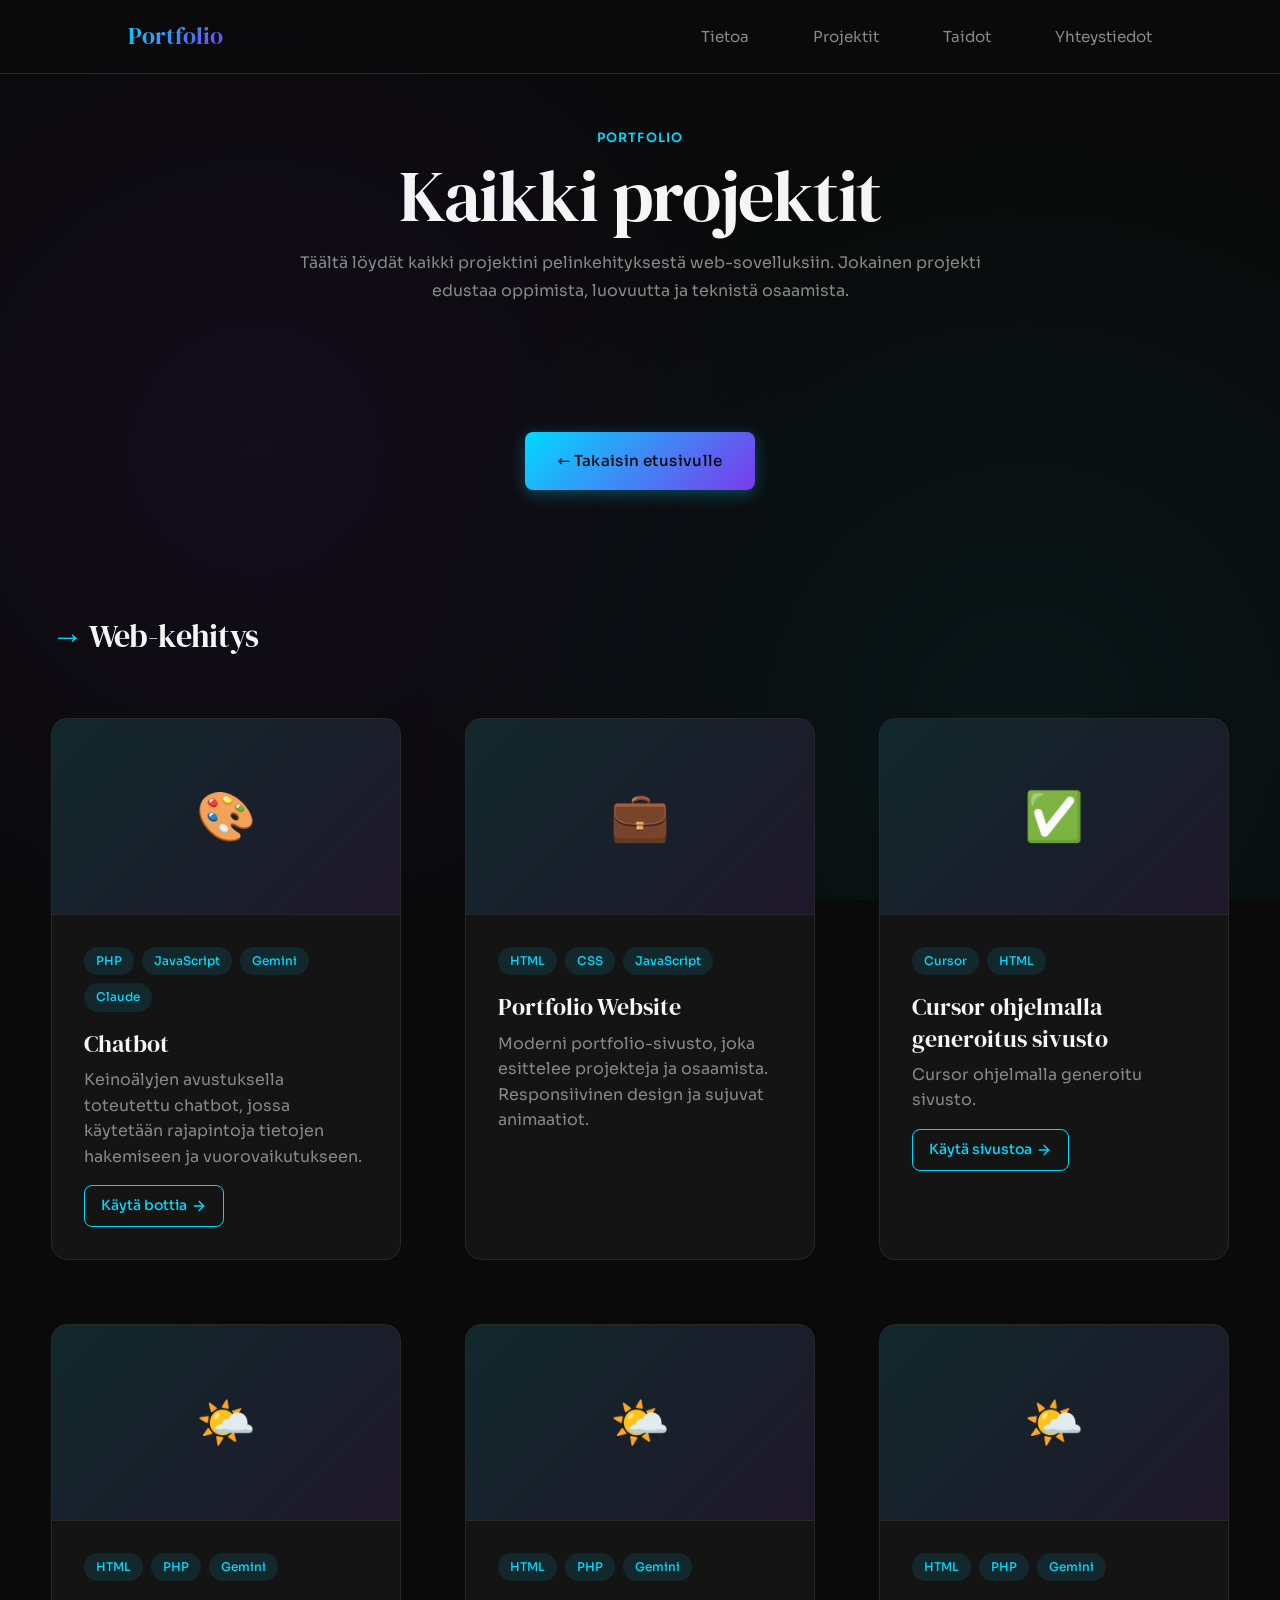
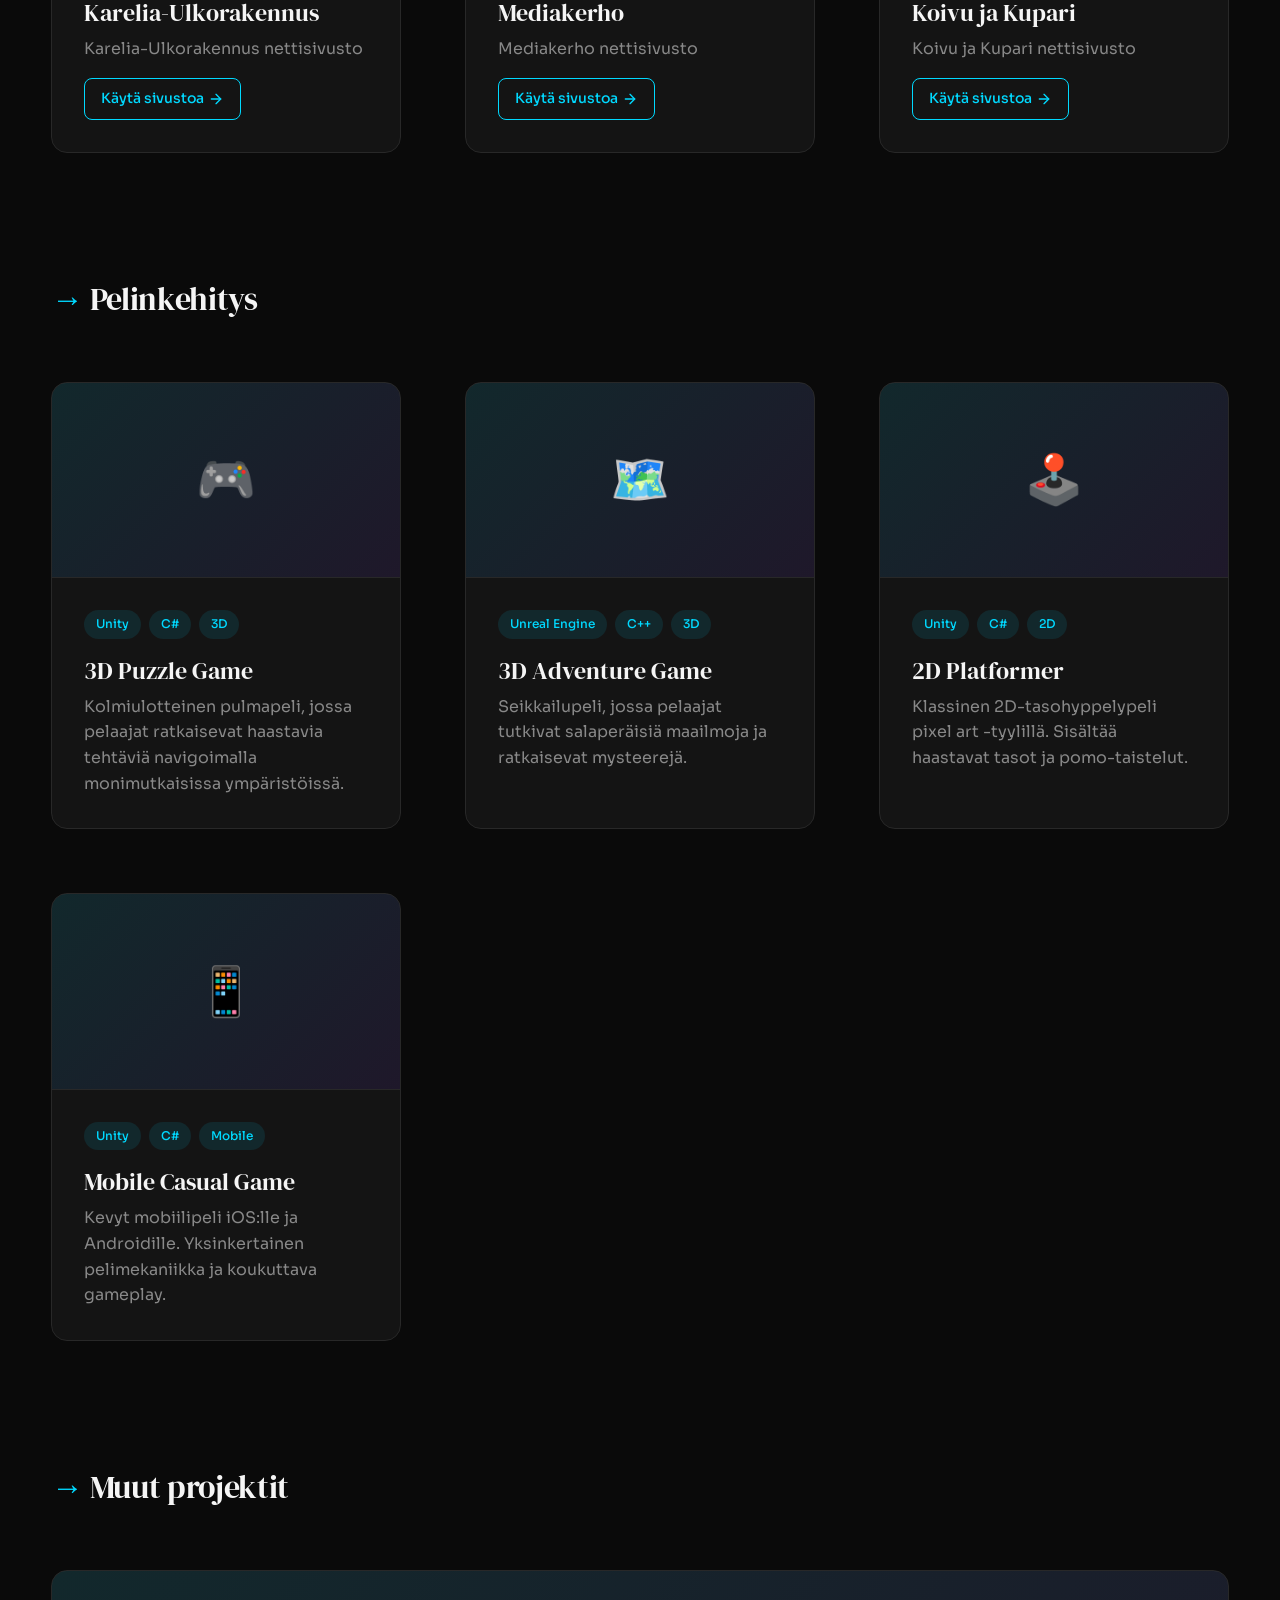
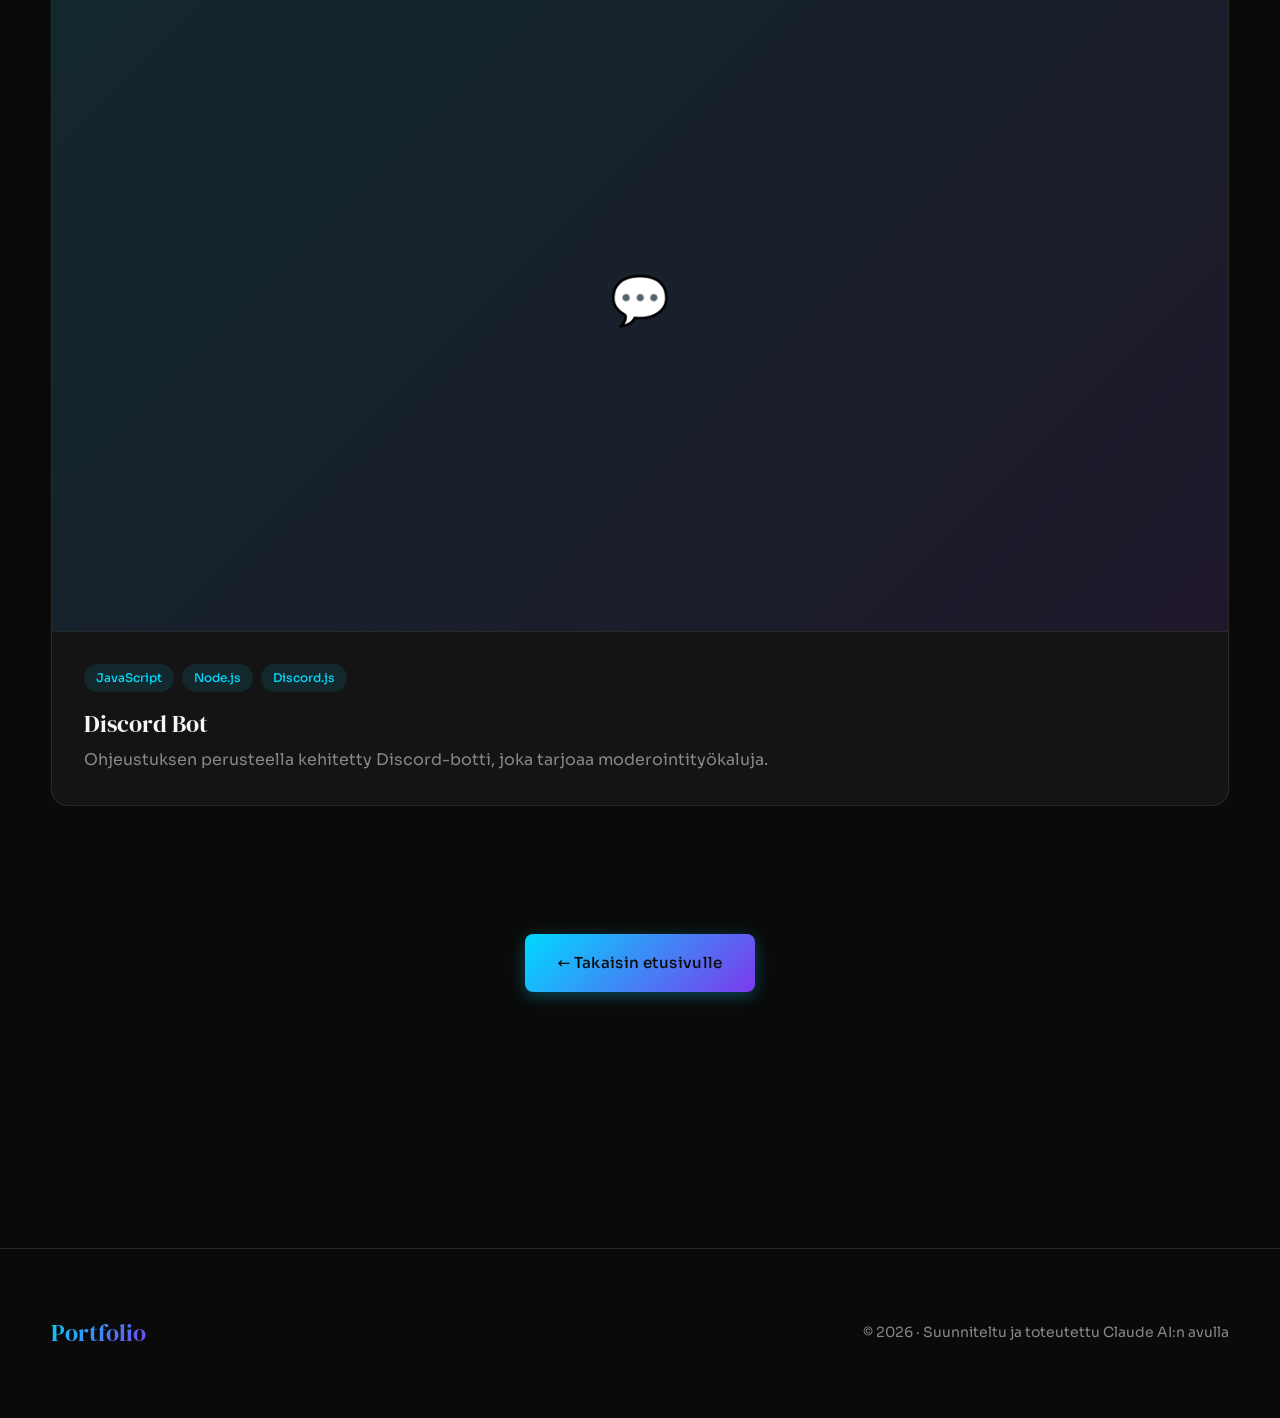
==== projects.html @ 95a04e5b "Add files via upload" ====
<!DOCTYPE html>
<html lang="fi">
<head>
  <meta charset="UTF-8" />
  <meta name="viewport" content="width=device-width, initial-scale=1.0" />
  <meta name="description" content="Kaikki projektit - Tuomo Nuutinen Portfolio" />
  <title>Projektit | Tuomo Nuutinen</title>

  <!-- Fonts -->
  <link rel="preconnect" href="https://fonts.googleapis.com" />
  <link rel="preconnect" href="https://fonts.gstatic.com" crossorigin />
  <link href="https://fonts.googleapis.com/css2?family=Sora:wght@300;400;500;600;700&family=DM+Serif+Display:ital@0;1&display=swap" rel="stylesheet" />

  <!-- Styles -->
  <link rel="stylesheet" href="styles.css" />
</head>
<body>

  <!-- ── Navigation ── -->
  <header>
    <div class="container">
      <nav class="nav" id="nav">
        <a href="index.html" class="nav__logo">Portfolio</a>
        <ul class="nav__links">
          <li><a href="index.html#about" class="nav-link">Tietoa</a></li>
          <li><a href="index.html#projects" class="nav-link">Projektit</a></li>
          <li><a href="index.html#skills" class="nav-link">Taidot</a></li>
          <li><a href="index.html#contact" class="nav-link">Yhteystiedot</a></li>
        </ul>
      </nav>
    </div>
  </header>

  <!-- ── Main ── -->
  <main>

    <!-- Page Header -->
    <section class="section" style="padding-top: 8rem;">
      <div class="container">
        <div class="section-header">
          <div class="section-header__label">Portfolio</div>
          <h1 class="section-header__title" style="font-size: clamp(2.5rem, 6vw, 4.5rem);">
            Kaikki projektit
          </h1>
          <p class="text-muted">
            Täältä löydät kaikki projektini pelinkehityksestä web-sovelluksiin. 
            Jokainen projekti edustaa oppimista, luovuutta ja teknistä osaamista.
          </p>
        </div>
        <!-- Back to Home -->
        <div style="text-align: center; margin-top: var(--space-2xl);">
          <a href="index.html" class="btn btn--primary">← Takaisin etusivulle</a>
        </div>
      </div>
    </section>

    <!-- All Projects -->
    <section class="section" style="padding-top: 0;">
      <div class="container">
        
        <!-- Web Development Projects -->
        <div style="margin-bottom: var(--space-2xl);">
          <h2 style="margin-bottom: var(--space-xl); font-size: 2rem;">
            <span style="color: var(--color-accent);">→</span> Web-kehitys
          </h2>
          <div class="grid grid-auto gap-xl">
            
            <!-- Chatbot -->
            <div class="project-card">
              <div class="project-card__image">
                🎨
              </div>
              <div class="project-card__content">
                <div class="project-card__tags">
                  <span class="project-card__tag">PHP</span>
                  <span class="project-card__tag">JavaScript</span>
                  <span class="project-card__tag">Gemini</span>
                  <span class="project-card__tag">Claude</span>
                </div>
                <a href="https://github.com/Tunem/chatbot" target="_blank" class="project-card__link">
                  <h3 class="project-card__title">
                    Chatbot
                    <svg class="project-card__link-icon" width="18" height="18" viewBox="0 0 24 24" fill="none" stroke="currentColor" stroke-width="2" stroke-linecap="round" stroke-linejoin="round"><path d="M18 13v6a2 2 0 0 1-2 2H5a2 2 0 0 1-2-2V8a2 2 0 0 1 2-2h6"></path><polyline points="15 3 21 3 21 9"></polyline><line x1="10" y1="14" x2="21" y2="3"></line></svg>
                  </h3>
                </a>
                <p class="project-card__description">
                  Keinoälyjen avustuksella toteutettu chatbot, jossa käytetään rajapintoja tietojen hakemiseen ja vuorovaikutukseen.
                </p>
                <a href="https://tuomo-nuutinen.infinityfreeapp.com" target="_blank" class="project-card__demo-link">
                  Käytä bottia
                  <svg width="16" height="16" viewBox="0 0 24 24" fill="none" stroke="currentColor" stroke-width="2" stroke-linecap="round" stroke-linejoin="round">
                    <path d="M5 12h14"></path>
                    <path d="m12 5 7 7-7 7"></path>
                  </svg>
                </a>
              </div>
            </div>

            <!-- Portfolio Website -->
            <div class="project-card">
              <div class="project-card__image">
                💼
              </div>
              <div class="project-card__content">
                <div class="project-card__tags">
                  <span class="project-card__tag">HTML</span>
                  <span class="project-card__tag">CSS</span>
                  <span class="project-card__tag">JavaScript</span>
                </div>
                <h3 class="project-card__title">
                  Portfolio Website
                  <svg class="project-card__link-icon" width="18" height="18" viewBox="0 0 24 24" fill="none" stroke="currentColor" stroke-width="2" stroke-linecap="round" stroke-linejoin="round"><path d="M18 13v6a2 2 0 0 1-2 2H5a2 2 0 0 1-2-2V8a2 2 0 0 1 2-2h6"></path><polyline points="15 3 21 3 21 9"></polyline><line x1="10" y1="14" x2="21" y2="3"></line></svg>
                </h3>
                <p class="project-card__description">
                  Moderni portfolio-sivusto, joka esittelee projekteja ja osaamista. Responsiivinen design ja sujuvat animaatiot.
                </p>
              </div>
            </div>

            <!-- Cursor ohjelmalla generoitus sivusto -->
            <div class="project-card">
              <div class="project-card__image">
                ✅
              </div>
              <div class="project-card__content">
                <div class="project-card__tags">
                  <span class="project-card__tag">Cursor</span>
                  <span class="project-card__tag">HTML</span>
                </div>
                <a href="https://github.com/Tunem/cursor-kevat" target="_blank" class="project-card__link">
                  <h3 class="project-card__title">
                    Cursor ohjelmalla generoitus sivusto
                    <svg class="project-card__link-icon" width="18" height="18" viewBox="0 0 24 24" fill="none" stroke="currentColor" stroke-width="2" stroke-linecap="round" stroke-linejoin="round"><path d="M18 13v6a2 2 0 0 1-2 2H5a2 2 0 0 1-2-2V8a2 2 0 0 1 2-2h6"></path><polyline points="15 3 21 3 21 9"></polyline><line x1="10" y1="14" x2="21" y2="3"></line></svg>
                  </h3>
                </a>
                <p class="project-card__description">
                  Cursor ohjelmalla generoitu sivusto.
                </p>
                <a href="https://tunem.github.io/cursor-kevat/" target="_blank" class="project-card__demo-link">
                  Käytä sivustoa
                  <svg width="16" height="16" viewBox="0 0 24 24" fill="none" stroke="currentColor" stroke-width="2" stroke-linecap="round" stroke-linejoin="round">
                    <path d="M5 12h14"></path>
                    <path d="m12 5 7 7-7 7"></path>
                  </svg>
                </a>
              </div>
            </div>

            <!-- Karelia-Ulkorakennus -->
            <div class="project-card">
              <div class="project-card__image">
                🌤️
              </div>
              <div class="project-card__content">
                <div class="project-card__tags">
                  <span class="project-card__tag">HTML</span>
                  <span class="project-card__tag">PHP</span>
                  <span class="project-card__tag">Gemini</span>
                </div>
                <a href="https://github.com/Tunem/karelia-ulkorakennus" target="_blank" class="project-card__link">
                  <h3 class="project-card__title">
                    Karelia-Ulkorakennus
                    <svg class="project-card__link-icon" width="18" height="18" viewBox="0 0 24 24" fill="none" stroke="currentColor" stroke-width="2" stroke-linecap="round" stroke-linejoin="round"><path d="M18 13v6a2 2 0 0 1-2 2H5a2 2 0 0 1-2-2V8a2 2 0 0 1 2-2h6"></path><polyline points="15 3 21 3 21 9"></polyline><line x1="10" y1="14" x2="21" y2="3"></line></svg>
                  </h3>
                </a>
                <p class="project-card__description">
                  Karelia-Ulkorakennus nettisivusto
                </p>
                <a href="https://tunem.github.io/karelia-ulkorakennus/" target="_blank" class="project-card__demo-link">
                  Käytä sivustoa
                  <svg width="16" height="16" viewBox="0 0 24 24" fill="none" stroke="currentColor" stroke-width="2" stroke-linecap="round" stroke-linejoin="round">
                    <path d="M5 12h14"></path>
                    <path d="m12 5 7 7-7 7"></path>
                  </svg>
                </a>
              </div>
            </div>

            <!-- Mediakerho -->
            <div class="project-card">
              <div class="project-card__image">
                🌤️
              </div>
              <div class="project-card__content">
                <div class="project-card__tags">
                  <span class="project-card__tag">HTML</span>
                  <span class="project-card__tag">PHP</span>
                  <span class="project-card__tag">Gemini</span>
                </div>
                <a href="https://github.com/Tunem/mediakerho" target="_blank" class="project-card__link">
                  <h3 class="project-card__title">
                    Mediakerho
                    <svg class="project-card__link-icon" width="18" height="18" viewBox="0 0 24 24" fill="none" stroke="currentColor" stroke-width="2" stroke-linecap="round" stroke-linejoin="round"><path d="M18 13v6a2 2 0 0 1-2 2H5a2 2 0 0 1-2-2V8a2 2 0 0 1 2-2h6"></path><polyline points="15 3 21 3 21 9"></polyline><line x1="10" y1="14" x2="21" y2="3"></line></svg>
                  </h3>
                </a>
                <p class="project-card__description">
                  Mediakerho nettisivusto
                </p>
                <a href="https://tunem.github.io/mediakerho/" target="_blank" class="project-card__demo-link">
                  Käytä sivustoa
                  <svg width="16" height="16" viewBox="0 0 24 24" fill="none" stroke="currentColor" stroke-width="2" stroke-linecap="round" stroke-linejoin="round">
                    <path d="M5 12h14"></path>
                    <path d="m12 5 7 7-7 7"></path>
                  </svg>
                </a>
              </div>
            </div>

            <!-- Koivu ja Kupari -->
            <div class="project-card">
              <div class="project-card__image">
                🌤️
              </div>
              <div class="project-card__content">
                <div class="project-card__tags">
                  <span class="project-card__tag">HTML</span>
                  <span class="project-card__tag">PHP</span>
                  <span class="project-card__tag">Gemini</span>
                </div>
                <a href="https://github.com/Tunem/koivu-ja-kupari" target="_blank" class="project-card__link">
                  <h3 class="project-card__title">
                    Koivu ja Kupari
                    <svg class="project-card__link-icon" width="18" height="18" viewBox="0 0 24 24" fill="none" stroke="currentColor" stroke-width="2" stroke-linecap="round" stroke-linejoin="round"><path d="M18 13v6a2 2 0 0 1-2 2H5a2 2 0 0 1-2-2V8a2 2 0 0 1 2-2h6"></path><polyline points="15 3 21 3 21 9"></polyline><line x1="10" y1="14" x2="21" y2="3"></line></svg>
                  </h3>
                </a>
                <p class="project-card__description">
                  Koivu ja Kupari nettisivusto
                </p>
                <a href="https://tunem.github.io/koivu-ja-kupari/" target="_blank" class="project-card__demo-link">
                  Käytä sivustoa
                  <svg width="16" height="16" viewBox="0 0 24 24" fill="none" stroke="currentColor" stroke-width="2" stroke-linecap="round" stroke-linejoin="round">
                    <path d="M5 12h14"></path>
                    <path d="m12 5 7 7-7 7"></path>
                  </svg>
                </a>
              </div>
            </div>

          </div>
        </div>

        <!-- Game Development Projects -->
        <div style="margin-bottom: var(--space-2xl);">
          <h2 style="margin-bottom: var(--space-xl); font-size: 2rem;">
            <span style="color: var(--color-accent);">→</span> Pelinkehitys
          </h2>
          <div class="grid grid-auto gap-xl">
            
            <!-- 3D Puzzle Game -->
            <a href="#" target="_blank" class="project-card">
              <div class="project-card__image">
                🎮
              </div>
              <div class="project-card__content">
                <div class="project-card__tags">
                  <span class="project-card__tag">Unity</span>
                  <span class="project-card__tag">C#</span>
                  <span class="project-card__tag">3D</span>
                </div>
                <h3 class="project-card__title">
                  3D Puzzle Game
                  <svg class="project-card__link-icon" width="18" height="18" viewBox="0 0 24 24" fill="none" stroke="currentColor" stroke-width="2" stroke-linecap="round" stroke-linejoin="round"><path d="M18 13v6a2 2 0 0 1-2 2H5a2 2 0 0 1-2-2V8a2 2 0 0 1 2-2h6"></path><polyline points="15 3 21 3 21 9"></polyline><line x1="10" y1="14" x2="21" y2="3"></line></svg>
                </h3>
                <p class="project-card__description">
                  Kolmiulotteinen pulmapeli, jossa pelaajat ratkaisevat haastavia tehtäviä navigoimalla monimutkaisissa ympäristöissä.
                </p>
              </div>
            </a>

            <!-- 3D Adventure Game -->
            <a href="#" target="_blank" class="project-card">
              <div class="project-card__image">
                🗺️
              </div>
              <div class="project-card__content">
                <div class="project-card__tags">
                  <span class="project-card__tag">Unreal Engine</span>
                  <span class="project-card__tag">C++</span>
                  <span class="project-card__tag">3D</span>
                </div>
                <h3 class="project-card__title">
                  3D Adventure Game
                  <svg class="project-card__link-icon" width="18" height="18" viewBox="0 0 24 24" fill="none" stroke="currentColor" stroke-width="2" stroke-linecap="round" stroke-linejoin="round"><path d="M18 13v6a2 2 0 0 1-2 2H5a2 2 0 0 1-2-2V8a2 2 0 0 1 2-2h6"></path><polyline points="15 3 21 3 21 9"></polyline><line x1="10" y1="14" x2="21" y2="3"></line></svg>
                </h3>
                <p class="project-card__description">
                  Seikkailupeli, jossa pelaajat tutkivat salaperäisiä maailmoja ja ratkaisevat mysteerejä.
                </p>
              </div>
            </a>

            <!-- 2D Platformer -->
            <a href="#" target="_blank" class="project-card">
              <div class="project-card__image">
                🕹️
              </div>
              <div class="project-card__content">
                <div class="project-card__tags">
                  <span class="project-card__tag">Unity</span>
                  <span class="project-card__tag">C#</span>
                  <span class="project-card__tag">2D</span>
                </div>
                <h3 class="project-card__title">
                  2D Platformer
                  <svg class="project-card__link-icon" width="18" height="18" viewBox="0 0 24 24" fill="none" stroke="currentColor" stroke-width="2" stroke-linecap="round" stroke-linejoin="round"><path d="M18 13v6a2 2 0 0 1-2 2H5a2 2 0 0 1-2-2V8a2 2 0 0 1 2-2h6"></path><polyline points="15 3 21 3 21 9"></polyline><line x1="10" y1="14" x2="21" y2="3"></line></svg>
                </h3>
                <p class="project-card__description">
                  Klassinen 2D-tasohyppelypeli pixel art -tyylillä. Sisältää haastavat tasot ja pomo-taistelut.
                </p>
              </div>
            </a>

            <!-- Mobile Game -->
            <a href="#" target="_blank" class="project-card">
              <div class="project-card__image">
                📱
              </div>
              <div class="project-card__content">
                <div class="project-card__tags">
                  <span class="project-card__tag">Unity</span>
                  <span class="project-card__tag">C#</span>
                  <span class="project-card__tag">Mobile</span>
                </div>
                <h3 class="project-card__title">
                  Mobile Casual Game
                  <svg class="project-card__link-icon" width="18" height="18" viewBox="0 0 24 24" fill="none" stroke="currentColor" stroke-width="2" stroke-linecap="round" stroke-linejoin="round"><path d="M18 13v6a2 2 0 0 1-2 2H5a2 2 0 0 1-2-2V8a2 2 0 0 1 2-2h6"></path><polyline points="15 3 21 3 21 9"></polyline><line x1="10" y1="14" x2="21" y2="3"></line></svg>
                </h3>
                <p class="project-card__description">
                  Kevyt mobiilipeli iOS:lle ja Androidille. Yksinkertainen pelimekaniikka ja koukuttava gameplay.
                </p>
              </div>
            </a>

          </div>
        </div>

        <!-- Other Projects -->
        <div>
          <h2 style="margin-bottom: var(--space-xl); font-size: 2rem;">
            <span style="color: var(--color-accent);">→</span> Muut projektit
          </h2>
          <div class="grid grid-auto gap-xl">

            <!-- Discord Bot -->
            <a href="https://github.com/Tunem/maid-bot" target="_blank" class="project-card">
              <div class="project-card__image">
                💬
              </div>
              <div class="project-card__content">
                <div class="project-card__tags">
                  <span class="project-card__tag">JavaScript</span>
                  <span class="project-card__tag">Node.js</span>
                  <span class="project-card__tag">Discord.js</span>
                </div>
                <h3 class="project-card__title">
                  Discord Bot
                  <svg class="project-card__link-icon" width="18" height="18" viewBox="0 0 24 24" fill="none" stroke="currentColor" stroke-width="2" stroke-linecap="round" stroke-linejoin="round"><path d="M18 13v6a2 2 0 0 1-2 2H5a2 2 0 0 1-2-2V8a2 2 0 0 1 2-2h6"></path><polyline points="15 3 21 3 21 9"></polyline><line x1="10" y1="14" x2="21" y2="3"></line></svg>
                </h3>
                <p class="project-card__description">
                  Ohjeustuksen perusteella kehitetty Discord-botti, joka tarjoaa moderointityökaluja.
                </p>
              </div>
            </a>

          </div>
        </div>

        <!-- Back to Home -->
        <div style="text-align: center; margin-top: var(--space-2xl);">
          <a href="index.html" class="btn btn--primary">← Takaisin etusivulle</a>
        </div>

      </div>
    </section>

  </main>

  <!-- ── Footer ── -->
  <footer>
    <div class="container">
      <div class="footer-content">
        <span class="nav__logo">Portfolio</span>
        <small>© 2026 · Suunniteltu ja toteutettu Claude AI:n avulla</small>
      </div>
    </div>
  </footer>

  <script>
    // Nav scroll effect
    const nav = document.getElementById('nav');

    window.addEventListener('scroll', () => {
      const currentScroll = window.pageYOffset;
      
      if (currentScroll > 100) {
        nav.classList.add('scrolled');
      } else {
        nav.classList.remove('scrolled');
      }
    });

    // Intersection Observer for animations
    const observer = new IntersectionObserver(
      (entries) => {
        entries.forEach(entry => {
          if (entry.isIntersecting) {
            entry.target.style.animationPlayState = 'running';
            observer.unobserve(entry.target);
          }
        });
      },
      { threshold: 0.1 }
    );

    // Observe cards for staggered animation
    document.querySelectorAll('.project-card').forEach((el, index) => {
      el.classList.add('animate-fade-up');
      el.style.animationDelay = `${index * 0.1}s`;
      el.style.animationPlayState = 'paused';
      observer.observe(el);
    });

    // Estä sisäisten linkkien klikkauksen leviäminen korttiin
    document.querySelectorAll('.project-card__demo-link').forEach(link => {
      link.addEventListener('click', (e) => {
        e.stopPropagation(); // Estää klikkauksen menemisen korttiin
        e.preventDefault(); // Estää oletustoiminnon
        window.open(link.href, '_blank'); // Avaa linkin uuteen välilehteen
      });
    });
  </script>

</body>
</html>
---- styles.css ----
/* ── Reset ── */
*, *::before, *::after { 
  box-sizing: border-box; 
  margin: 0; 
  padding: 0; 
}

html { 
  scroll-behavior: smooth; 
}

/* ── Design Tokens ── */
:root {
  --color-bg:       #0a0a0a;
  --color-surface:  #141414;
  --color-border:   #282828;
  --color-text:     #f5f5f5;
  --color-muted:    #888888;
  --color-accent:   #00d9ff;
  --color-accent-2: #7c3aed;

  --font-display:   'DM Serif Display', Georgia, serif;
  --font-body:      'Sora', -apple-system, system-ui, sans-serif;

  --radius-sm:  8px;
  --radius-md:  16px;
  --radius-lg:  24px;

  --space-xs:   0.25rem;
  --space-sm:   0.5rem;
  --space-md:   1rem;
  --space-lg:   2rem;
  --space-xl:   4rem;
  --space-2xl:  8rem;

  --transition: 0.3s cubic-bezier(0.4, 0, 0.2, 1);
  --shadow: 0 8px 32px rgba(0, 217, 255, 0.1);
  --shadow-hover: 0 12px 48px rgba(0, 217, 255, 0.2);
}

/* ── Base ── */
body {
  background-color: var(--color-bg);
  color: var(--color-text);
  font-family: var(--font-body);
  font-size: 1rem;
  line-height: 1.7;
  min-height: 100dvh;
  -webkit-font-smoothing: antialiased;
  position: relative;
  overflow-x: hidden;
}

/* Background gradient effect */
body::before {
  content: '';
  position: fixed;
  top: 0;
  left: 0;
  width: 100%;
  height: 100%;
  background: radial-gradient(circle at 20% 50%, rgba(124, 58, 237, 0.08) 0%, transparent 50%),
              radial-gradient(circle at 80% 80%, rgba(0, 217, 255, 0.06) 0%, transparent 50%);
  pointer-events: none;
  z-index: -1;
}

img, video, svg { 
  display: block; 
  max-width: 100%; 
}

a { 
  color: inherit; 
  text-decoration: none; 
}

button { 
  font: inherit; 
  cursor: pointer; 
  border: none; 
  background: none; 
}

ul, ol { 
  list-style: none; 
}

/* ── Typography Scale ── */
h1 { 
  font-family: var(--font-display); 
  font-size: clamp(2.5rem, 8vw, 6rem); 
  line-height: 1.05; 
  font-weight: 400;
  letter-spacing: -0.02em;
}

h2 { 
  font-family: var(--font-display); 
  font-size: clamp(2rem, 5vw, 3.5rem); 
  line-height: 1.15; 
  font-weight: 400;
  letter-spacing: -0.01em;
}

h3 { 
  font-family: var(--font-display); 
  font-size: clamp(1.5rem, 3vw, 2.25rem); 
  line-height: 1.3; 
  font-weight: 400; 
}

h4 { 
  font-size: 1.25rem; 
  font-weight: 600; 
  letter-spacing: 0.01em; 
}

p { 
  max-width: 65ch; 
}

small { 
  font-size: 0.875rem; 
  color: var(--color-muted); 
}

/* ── Layout Utilities ── */
.container { 
  width: min(1400px, 92vw); 
  margin-inline: auto; 
}

.section { 
  padding-block: var(--space-2xl); 
}

.flex { 
  display: flex; 
}

.flex-col { 
  flex-direction: column; 
}

.items-center { 
  align-items: center; 
}

.justify-between { 
  justify-content: space-between; 
}

.gap-sm { 
  gap: var(--space-sm); 
}

.gap-md { 
  gap: var(--space-md); 
}

.gap-lg { 
  gap: var(--space-lg); 
}

.gap-xl {
  gap: var(--space-xl);
}

.grid { 
  display: grid; 
}

.grid-2 { 
  grid-template-columns: repeat(2, 1fr); 
}

.grid-3 { 
  grid-template-columns: repeat(3, 1fr); 
}

.grid-auto { 
  grid-template-columns: repeat(auto-fit, minmax(320px, 1fr)); 
}

.text-center { 
  text-align: center; 
}

.text-muted { 
  color: var(--color-muted); 
}

.accent { 
  color: var(--color-accent); 
}

/* ── Components ── */

/* Navigation */
.nav {
  position: fixed;
  top: 0;
  left: 0;
  right: 0;
  z-index: 100;
  display: flex;
  align-items: center;
  justify-content: space-between;
  padding: var(--space-md) var(--space-2xl);
  backdrop-filter: blur(12px) saturate(180%);
  background: rgba(10, 10, 10, 0.8);
  border-bottom: 1px solid var(--color-border);
  transition: all var(--transition);
}

.nav.scrolled {
  padding: var(--space-md);
  box-shadow: 0 4px 24px rgba(0, 0, 0, 0.3);
}

.nav__logo {
  font-family: var(--font-display);
  font-size: 1.5rem;
  background: linear-gradient(135deg, var(--color-accent) 0%, var(--color-accent-2) 100%);
  -webkit-background-clip: text;
  -webkit-text-fill-color: transparent;
  background-clip: text;
}

.nav__links {
  display: flex;
  gap: var(--space-xl);
}

.nav__links a {
  font-size: 0.95rem;
  color: var(--color-muted);
  transition: color var(--transition);
  position: relative;
}

.nav__links a::after {
  content: '';
  position: absolute;
  bottom: -4px;
  left: 0;
  width: 0;
  height: 2px;
  background: var(--color-accent);
  transition: width var(--transition);
}

.nav__links a:hover,
.nav__links a.active {
  color: var(--color-text);
}

.nav__links a:hover::after,
.nav__links a.active::after {
  width: 100%;
}

/* Hero Section */
.hero {
  min-height: 100vh;
  display: flex;
  align-items: center;
  padding-top: 6rem;
}

.hero__content {
  max-width: 900px;
}

.hero__label {
  display: inline-block;
  font-size: 0.75rem;
  font-weight: 600;
  letter-spacing: 0.1em;
  text-transform: uppercase;
  padding: 0.5rem 1rem;
  border-radius: var(--radius-sm);
  background: linear-gradient(135deg, rgba(0, 217, 255, 0.1) 0%, rgba(124, 58, 237, 0.1) 100%);
  border: 1px solid rgba(0, 217, 255, 0.2);
  color: var(--color-accent);
  margin-bottom: var(--space-lg);
}

.hero__title {
  margin-bottom: var(--space-lg);
}

.hero__title .gradient {
  background: linear-gradient(135deg, var(--color-accent) 0%, var(--color-accent-2) 100%);
  -webkit-background-clip: text;
  -webkit-text-fill-color: transparent;
  background-clip: text;
}

.hero__description {
  font-size: 1.15rem;
  line-height: 1.8;
  margin-bottom: var(--space-xl);
}

.hero__cta {
  display: flex;
  gap: var(--space-md);
  flex-wrap: wrap;
}

/* Button */
.btn {
  display: inline-flex;
  align-items: center;
  gap: 0.5rem;
  font-size: 0.95rem;
  font-weight: 500;
  letter-spacing: 0.02em;
  padding: 1rem 2rem;
  border-radius: var(--radius-sm);
  transition: all var(--transition);
  cursor: pointer;
}

.btn--primary {
  background: linear-gradient(135deg, var(--color-accent) 0%, var(--color-accent-2) 100%);
  color: var(--color-bg);
  box-shadow: 0 4px 16px rgba(0, 217, 255, 0.3);
}

.btn--primary:hover {
  transform: translateY(-2px);
  box-shadow: 0 8px 24px rgba(0, 217, 255, 0.4);
}

.btn--outline {
  border: 1px solid var(--color-border);
  color: var(--color-text);
}

.btn--outline:hover {
  border-color: var(--color-accent);
  background: rgba(0, 217, 255, 0.05);
}

/* Social Links */
.social-links {
  display: flex;
  gap: var(--space-md);
}

.social-link {
  width: 44px;
  height: 44px;
  display: flex;
  align-items: center;
  justify-content: center;
  border: 1px solid var(--color-border);
  border-radius: var(--radius-sm);
  color: var(--color-muted);
  transition: all var(--transition);
}

.social-link:hover {
  border-color: var(--color-accent);
  color: var(--color-accent);
  background: rgba(0, 217, 255, 0.05);
  transform: translateY(-2px);
}

/* Project Card */
.project-card {
  background: var(--color-surface);
  border: 1px solid var(--color-border);
  border-radius: var(--radius-md);
  overflow: hidden;
  transition: all var(--transition);
  cursor: pointer;
  display: block;
  text-decoration: none;
  color: inherit;
  position: relative;
}

.project-card:hover {
  border-color: var(--color-accent);
  transform: translateY(-4px);
  box-shadow: var(--shadow-hover);
}

.project-card__image {
  width: 100%;
  aspect-ratio: 16/9;
  background: linear-gradient(135deg, rgba(0, 217, 255, 0.1) 0%, rgba(124, 58, 237, 0.1) 100%);
  display: flex;
  align-items: center;
  justify-content: center;
  font-size: 3rem;
  color: var(--color-muted);
  border-bottom: 1px solid var(--color-border);
  transition: all var(--transition);
}

.project-card:hover .project-card__image {
  /* UUSI: Kuva kirkastuu hoverissa */
  background: linear-gradient(135deg, rgba(0, 217, 255, 0.15) 0%, rgba(124, 58, 237, 0.15) 100%);
}

.project-card__content {
  padding: var(--space-lg);
}

.project-card__tags {
  display: flex;
  gap: var(--space-sm);
  flex-wrap: wrap;
  margin-bottom: var(--space-md);
}

.project-card__tag {
  font-size: 0.75rem;
  font-weight: 500;
  padding: 0.25rem 0.75rem;
  border-radius: 999px;
  background: rgba(0, 217, 255, 0.1);
  color: var(--color-accent);
}

.project-card__title {
  font-size: 1.5rem;
  margin-bottom: var(--space-sm);
  display: flex;
  align-items: center;
  gap: 0.5rem;
}

.project-card__link-icon {
  opacity: 0;
  transform: translate(-4px, 4px);
  transition: all var(--transition);
  color: var(--color-accent);
  flex-shrink: 0;
}

.project-card__demo-link {
  display: inline-flex;
  align-items: center;
  gap: 0.25rem;
  margin-top: var(--space-md);
  padding: 0.5rem 1rem;
  font-size: 0.875rem;
  font-weight: 500;
  color: var(--color-accent);
  border: 1px solid var(--color-accent);
  border-radius: var(--radius-sm);
  transition: all var(--transition);
  position: relative;
  z-index: 10; /* Tärkeä: nostaa linkin kortin päälle */
}

.project-card__demo-link:hover {
  background: var(--color-accent);
  color: var(--color-bg);
  transform: translateX(2px);
}

.project-card:hover .project-card__link-icon {
  opacity: 1;
  transform: translate(0, 0);
}

.project-card__description {
  color: var(--color-muted);
  line-height: 1.6;
}

/* Skill Badge */
.skill-badge {
  display: inline-flex;
  align-items: center;
  gap: 0.5rem;
  padding: 0.75rem 1.25rem;
  background: var(--color-surface);
  border: 1px solid var(--color-border);
  border-radius: var(--radius-sm);
  font-size: 0.9rem;
  font-weight: 500;
  transition: all var(--transition);
}

.skill-badge:hover {
  border-color: var(--color-accent);
  background: rgba(0, 217, 255, 0.05);
  transform: translateY(-2px);
}

.skill-badge__icon {
  font-size: 1.25rem;
}

/* Section Header */
.section-header {
  text-align: center;
  max-width: 700px;
  margin: 0 auto var(--space-xl);
}

.section-header__label {
  font-size: 0.8rem;
  font-weight: 600;
  letter-spacing: 0.08em;
  text-transform: uppercase;
  color: var(--color-accent);
  margin-bottom: var(--space-sm);
}

.section-header__title {
  margin-bottom: var(--space-md);
}

/* Contact Section */
.contact-info {
  display: flex;
  flex-direction: column;
  gap: var(--space-md);
}

.contact-item {
  display: flex;
  align-items: center;
  gap: var(--space-md);
  padding: var(--space-lg);
  background: var(--color-surface);
  border: 1px solid var(--color-border);
  border-radius: var(--radius-sm);
  transition: all var(--transition);
}

.contact-item:hover {
  border-color: var(--color-accent);
  background: rgba(0, 217, 255, 0.02);
}

.contact-item__icon {
  width: 48px;
  height: 48px;
  display: flex;
  align-items: center;
  justify-content: center;
  background: linear-gradient(135deg, rgba(0, 217, 255, 0.1) 0%, rgba(124, 58, 237, 0.1) 100%);
  border-radius: var(--radius-sm);
  color: var(--color-accent);
  font-size: 1.5rem;
}

.contact-item__content h4 {
  font-size: 1rem;
  margin-bottom: 0.25rem;
}

.contact-item__content p {
  color: var(--color-muted);
  font-size: 0.95rem;
}

/* Footer */
footer {
  border-top: 1px solid var(--color-border);
  padding: var(--space-xl) 0;
  margin-top: var(--space-2xl);
}

.footer-content {
  display: flex;
  justify-content: space-between;
  align-items: center;
}

/* Divider */
.divider {
  border: none;
  border-top: 1px solid var(--color-border);
  margin: var(--space-2xl) 0;
}

/* ── Animations ── */
@keyframes fadeUp {
  from {
    opacity: 0;
    transform: translateY(30px);
  }
  to {
    opacity: 1;
    transform: translateY(0);
  }
}

@keyframes fadeIn {
  from {
    opacity: 0;
  }
  to {
    opacity: 1;
  }
}

@keyframes slideIn {
  from {
    opacity: 0;
    transform: translateX(-20px);
  }
  to {
    opacity: 1;
    transform: translateX(0);
  }
}

.animate-fade-up {
  animation: fadeUp 0.8s cubic-bezier(0.4, 0, 0.2, 1) both;
}

.animate-fade-in {
  animation: fadeIn 0.6s ease both;
}

.animate-slide-in {
  animation: slideIn 0.7s ease both;
}

.delay-1 { animation-delay: 0.1s; }
.delay-2 { animation-delay: 0.2s; }
.delay-3 { animation-delay: 0.3s; }
.delay-4 { animation-delay: 0.4s; }
.delay-5 { animation-delay: 0.5s; }

/* ── Responsive ── */
@media (max-width: 1024px) {
  .grid-3 {
    grid-template-columns: repeat(2, 1fr);
  }
}

@media (max-width: 768px) {
  .nav__links {
    display: none;
  }
  
  .grid-2,
  .grid-3 {
    grid-template-columns: 1fr;
  }
  
  .grid-auto {
    grid-template-columns: 1fr;
  }
  
  .hero {
    padding-top: 4rem;
    min-height: 90vh;
  }
  
  .hero__cta {
    flex-direction: column;
  }
  
  .btn {
    width: 100%;
    justify-content: center;
  }
  
  .footer-content {
    flex-direction: column;
    gap: var(--space-md);
    text-align: center;
  }
  
  .section {
    padding-block: var(--space-xl);
  }
}

@media (max-width: 480px) {
  .container {
    width: 90vw;
  }
  
  .skill-badge {
    font-size: 0.85rem;
    padding: 0.6rem 1rem;
  }
}
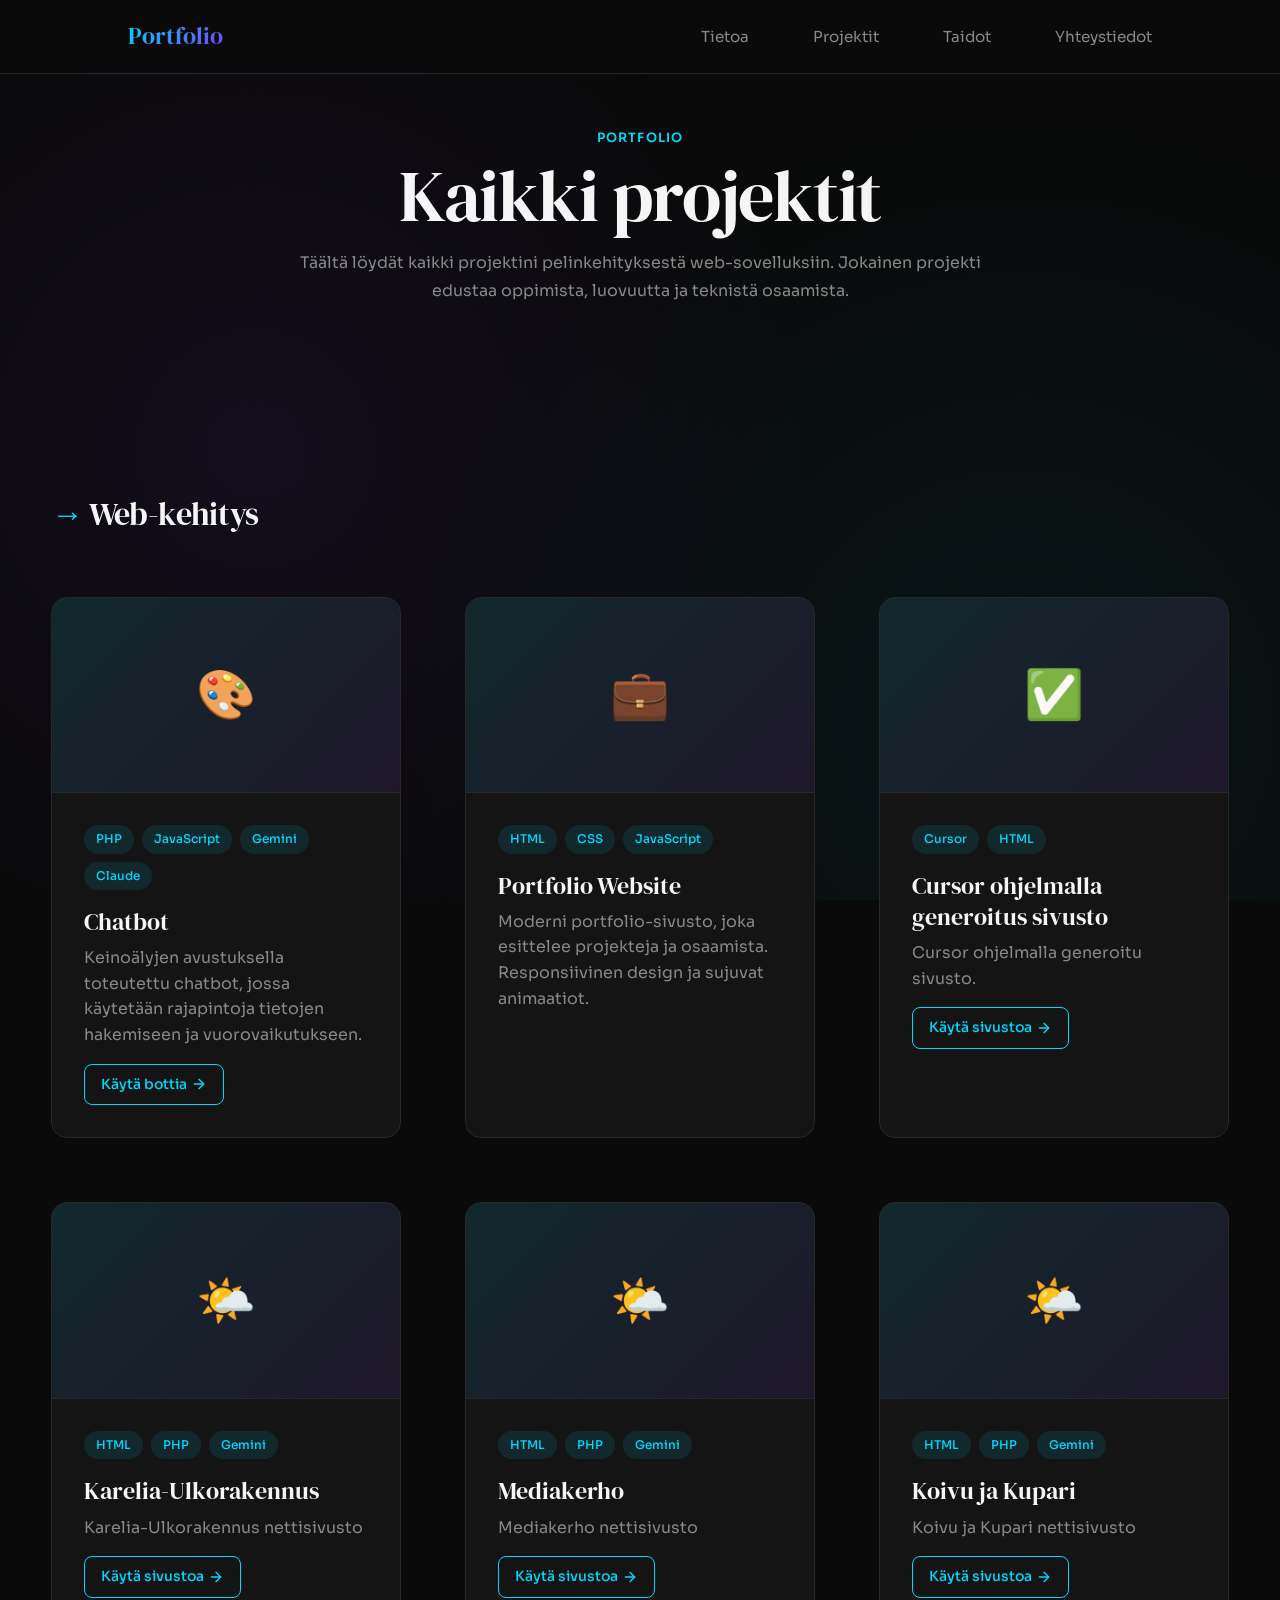
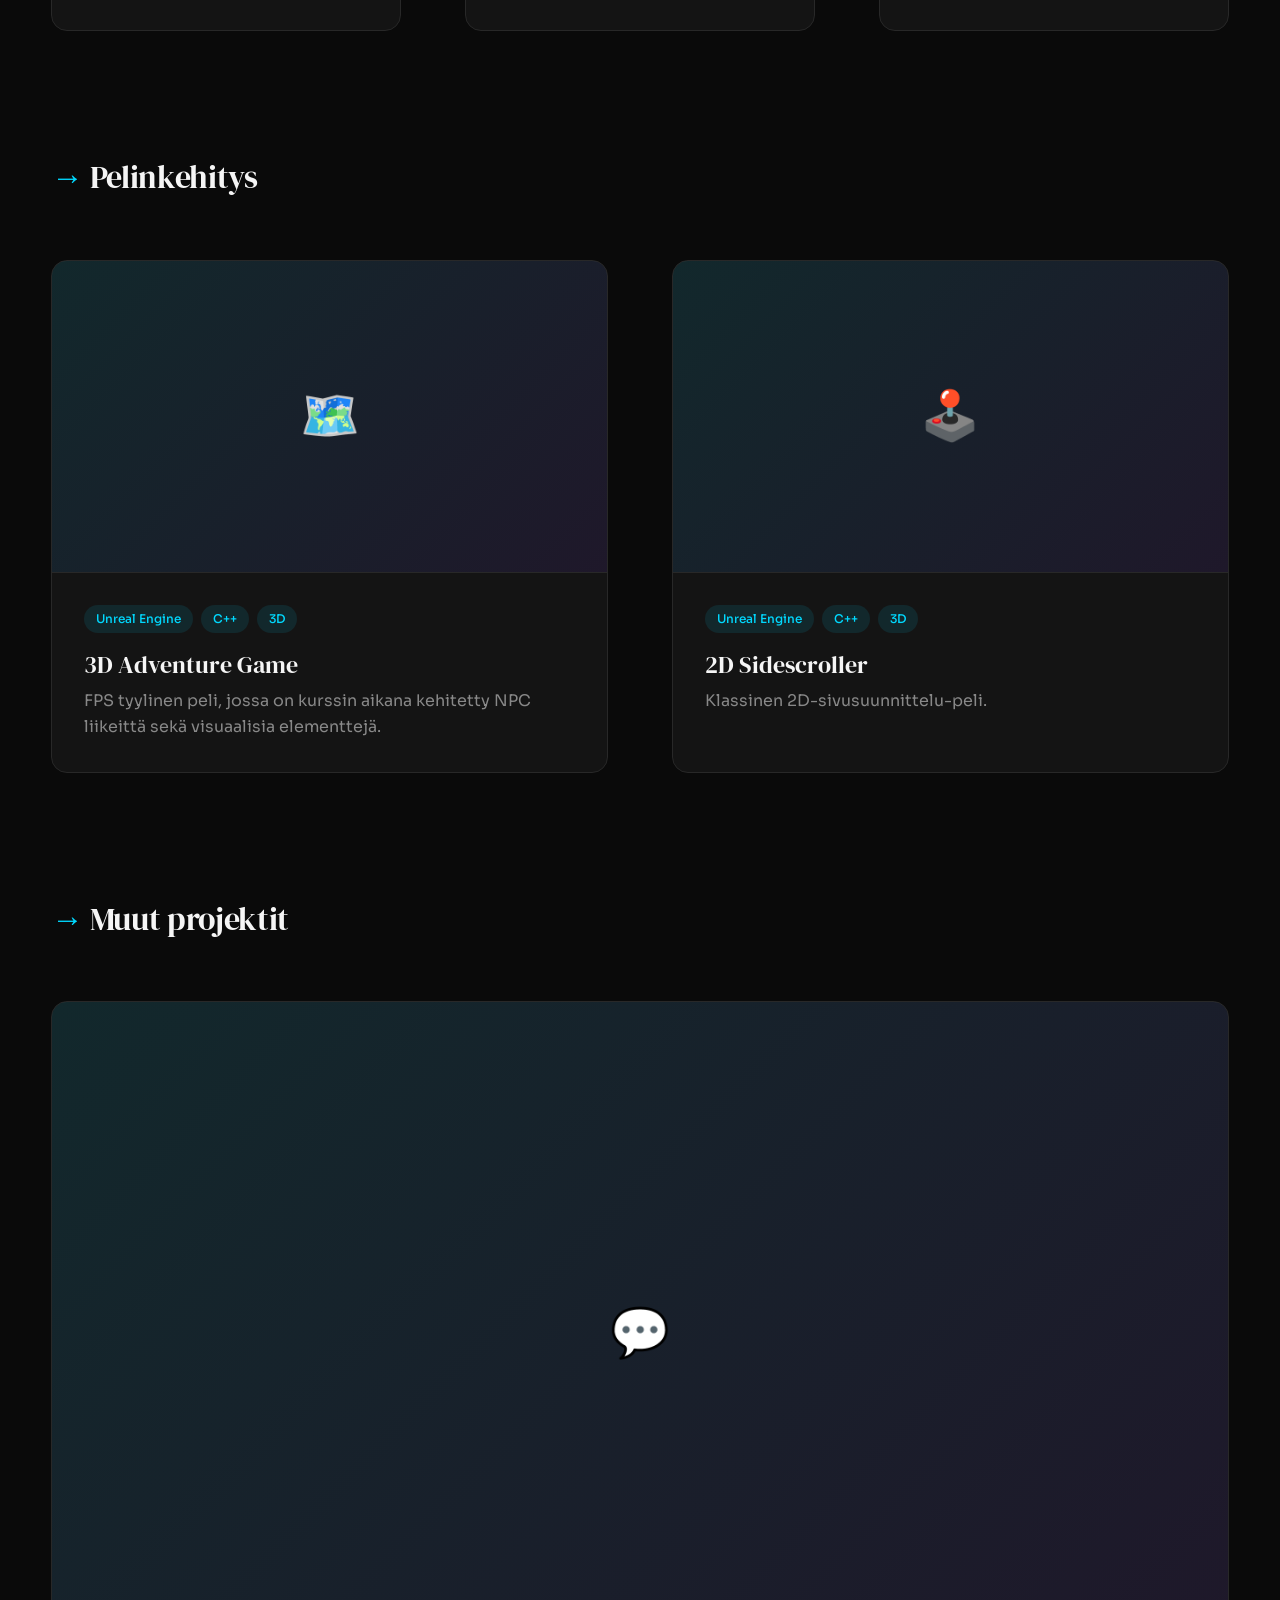
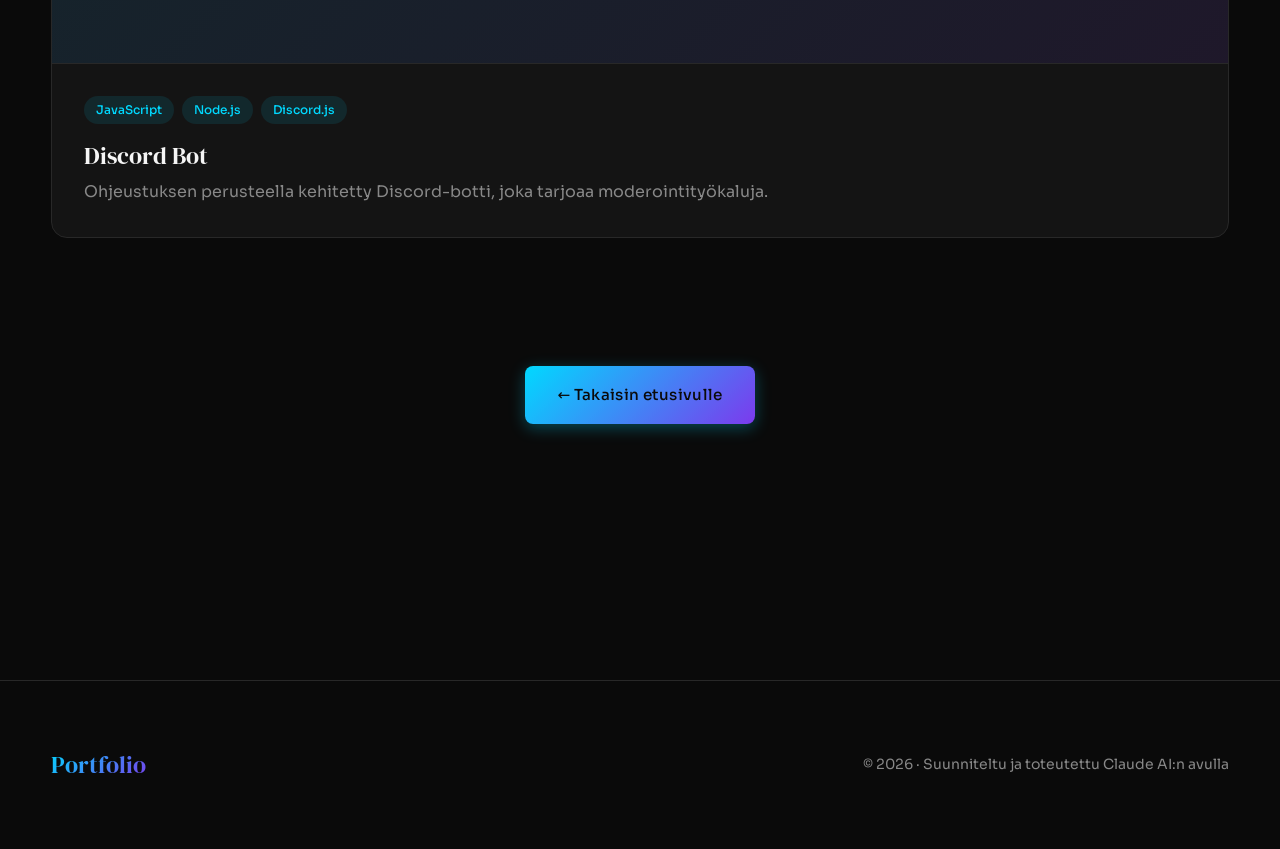
==== commit cb0a6f44: "Add files via upload" ====
--- a/projects.html
+++ b/projects.html
@@ -47,10 +47,6 @@
             Jokainen projekti edustaa oppimista, luovuutta ja teknistä osaamista.
           </p>
         </div>
-        <!-- Back to Home -->
-        <div style="text-align: center; margin-top: var(--space-2xl);">
-          <a href="index.html" class="btn btn--primary">← Takaisin etusivulle</a>
-        </div>
       </div>
     </section>
 
@@ -245,30 +241,9 @@
             <span style="color: var(--color-accent);">→</span> Pelinkehitys
           </h2>
           <div class="grid grid-auto gap-xl">
-            
-            <!-- 3D Puzzle Game -->
-            <a href="#" target="_blank" class="project-card">
-              <div class="project-card__image">
-                🎮
-              </div>
-              <div class="project-card__content">
-                <div class="project-card__tags">
-                  <span class="project-card__tag">Unity</span>
-                  <span class="project-card__tag">C#</span>
-                  <span class="project-card__tag">3D</span>
-                </div>
-                <h3 class="project-card__title">
-                  3D Puzzle Game
-                  <svg class="project-card__link-icon" width="18" height="18" viewBox="0 0 24 24" fill="none" stroke="currentColor" stroke-width="2" stroke-linecap="round" stroke-linejoin="round"><path d="M18 13v6a2 2 0 0 1-2 2H5a2 2 0 0 1-2-2V8a2 2 0 0 1 2-2h6"></path><polyline points="15 3 21 3 21 9"></polyline><line x1="10" y1="14" x2="21" y2="3"></line></svg>
-                </h3>
-                <p class="project-card__description">
-                  Kolmiulotteinen pulmapeli, jossa pelaajat ratkaisevat haastavia tehtäviä navigoimalla monimutkaisissa ympäristöissä.
-                </p>
-              </div>
-            </a>
-
-            <!-- 3D Adventure Game -->
-            <a href="#" target="_blank" class="project-card">
+
+            <!-- Unreal Engine Game -->
+            <div class="project-card">
               <div class="project-card__image">
                 🗺️
               </div>
@@ -278,57 +253,40 @@
                   <span class="project-card__tag">C++</span>
                   <span class="project-card__tag">3D</span>
                 </div>
-                <h3 class="project-card__title">
-                  3D Adventure Game
-                  <svg class="project-card__link-icon" width="18" height="18" viewBox="0 0 24 24" fill="none" stroke="currentColor" stroke-width="2" stroke-linecap="round" stroke-linejoin="round"><path d="M18 13v6a2 2 0 0 1-2 2H5a2 2 0 0 1-2-2V8a2 2 0 0 1 2-2h6"></path><polyline points="15 3 21 3 21 9"></polyline><line x1="10" y1="14" x2="21" y2="3"></line></svg>
-                </h3>
-                <p class="project-card__description">
-                  Seikkailupeli, jossa pelaajat tutkivat salaperäisiä maailmoja ja ratkaisevat mysteerejä.
-                </p>
-              </div>
-            </a>
-
-            <!-- 2D Platformer -->
-            <a href="#" target="_blank" class="project-card">
+                <a href="https://github.com/Tunem/KehittynytPelienTekoaly" target="_blank" class="project-card__link">
+                  <h3 class="project-card__title">
+                    3D Adventure Game
+                    <svg class="project-card__link-icon" width="18" height="18" viewBox="0 0 24 24" fill="none" stroke="currentColor" stroke-width="2" stroke-linecap="round" stroke-linejoin="round"><path d="M18 13v6a2 2 0 0 1-2 2H5a2 2 0 0 1-2-2V8a2 2 0 0 1 2-2h6"></path><polyline points="15 3 21 3 21 9"></polyline><line x1="10" y1="14" x2="21" y2="3"></line></svg>
+                  </h3>
+                </a>
+                <p class="project-card__description">
+                  FPS tyylinen peli, jossa on kurssin aikana kehitetty NPC liikeittä sekä visuaalisia elementtejä.
+                </p>
+              </div>
+            </div>
+
+            <!-- 2D Sidescroller -->
+            <div class="project-card">
               <div class="project-card__image">
                 🕹️
               </div>
               <div class="project-card__content">
                 <div class="project-card__tags">
-                  <span class="project-card__tag">Unity</span>
-                  <span class="project-card__tag">C#</span>
-                  <span class="project-card__tag">2D</span>
-                </div>
-                <h3 class="project-card__title">
-                  2D Platformer
-                  <svg class="project-card__link-icon" width="18" height="18" viewBox="0 0 24 24" fill="none" stroke="currentColor" stroke-width="2" stroke-linecap="round" stroke-linejoin="round"><path d="M18 13v6a2 2 0 0 1-2 2H5a2 2 0 0 1-2-2V8a2 2 0 0 1 2-2h6"></path><polyline points="15 3 21 3 21 9"></polyline><line x1="10" y1="14" x2="21" y2="3"></line></svg>
-                </h3>
-                <p class="project-card__description">
-                  Klassinen 2D-tasohyppelypeli pixel art -tyylillä. Sisältää haastavat tasot ja pomo-taistelut.
-                </p>
-              </div>
-            </a>
-
-            <!-- Mobile Game -->
-            <a href="#" target="_blank" class="project-card">
-              <div class="project-card__image">
-                📱
-              </div>
-              <div class="project-card__content">
-                <div class="project-card__tags">
-                  <span class="project-card__tag">Unity</span>
-                  <span class="project-card__tag">C#</span>
-                  <span class="project-card__tag">Mobile</span>
-                </div>
-                <h3 class="project-card__title">
-                  Mobile Casual Game
-                  <svg class="project-card__link-icon" width="18" height="18" viewBox="0 0 24 24" fill="none" stroke="currentColor" stroke-width="2" stroke-linecap="round" stroke-linejoin="round"><path d="M18 13v6a2 2 0 0 1-2 2H5a2 2 0 0 1-2-2V8a2 2 0 0 1 2-2h6"></path><polyline points="15 3 21 3 21 9"></polyline><line x1="10" y1="14" x2="21" y2="3"></line></svg>
-                </h3>
-                <p class="project-card__description">
-                  Kevyt mobiilipeli iOS:lle ja Androidille. Yksinkertainen pelimekaniikka ja koukuttava gameplay.
-                </p>
-              </div>
-            </a>
+                  <span class="project-card__tag">Unreal Engine</span>
+                  <span class="project-card__tag">C++</span>
+                  <span class="project-card__tag">3D</span>
+                </div>
+                <a href="https://github.com/Tunem/pelikehitys" target="_blank" class="project-card__link">
+                  <h3 class="project-card__title">
+                    2D Sidescroller
+                    <svg class="project-card__link-icon" width="18" height="18" viewBox="0 0 24 24" fill="none" stroke="currentColor" stroke-width="2" stroke-linecap="round" stroke-linejoin="round"><path d="M18 13v6a2 2 0 0 1-2 2H5a2 2 0 0 1-2-2V8a2 2 0 0 1 2-2h6"></path><polyline points="15 3 21 3 21 9"></polyline><line x1="10" y1="14" x2="21" y2="3"></line></svg>
+                  </h3>
+                </a>
+                <p class="project-card__description">
+                  Klassinen 2D-sivusuunnittelu-peli.
+                </p>
+              </div>
+            </div>
 
           </div>
         </div>
@@ -341,7 +299,7 @@
           <div class="grid grid-auto gap-xl">
 
             <!-- Discord Bot -->
-            <a href="https://github.com/Tunem/maid-bot" target="_blank" class="project-card">
+            <div class="project-card">
               <div class="project-card__image">
                 💬
               </div>
@@ -351,15 +309,17 @@
                   <span class="project-card__tag">Node.js</span>
                   <span class="project-card__tag">Discord.js</span>
                 </div>
-                <h3 class="project-card__title">
-                  Discord Bot
-                  <svg class="project-card__link-icon" width="18" height="18" viewBox="0 0 24 24" fill="none" stroke="currentColor" stroke-width="2" stroke-linecap="round" stroke-linejoin="round"><path d="M18 13v6a2 2 0 0 1-2 2H5a2 2 0 0 1-2-2V8a2 2 0 0 1 2-2h6"></path><polyline points="15 3 21 3 21 9"></polyline><line x1="10" y1="14" x2="21" y2="3"></line></svg>
-                </h3>
+                <a href="https://github.com/Tunem/maid-bot" target="_blank" class="project-card__link">
+                  <h3 class="project-card__title">
+                    Discord Bot
+                    <svg class="project-card__link-icon" width="18" height="18" viewBox="0 0 24 24" fill="none" stroke="currentColor" stroke-width="2" stroke-linecap="round" stroke-linejoin="round"><path d="M18 13v6a2 2 0 0 1-2 2H5a2 2 0 0 1-2-2V8a2 2 0 0 1 2-2h6"></path><polyline points="15 3 21 3 21 9"></polyline><line x1="10" y1="14" x2="21" y2="3"></line></svg>
+                  </h3>
+                </a>
                 <p class="project-card__description">
                   Ohjeustuksen perusteella kehitetty Discord-botti, joka tarjoaa moderointityökaluja.
                 </p>
               </div>
-            </a>
+            </div>
 
           </div>
         </div>
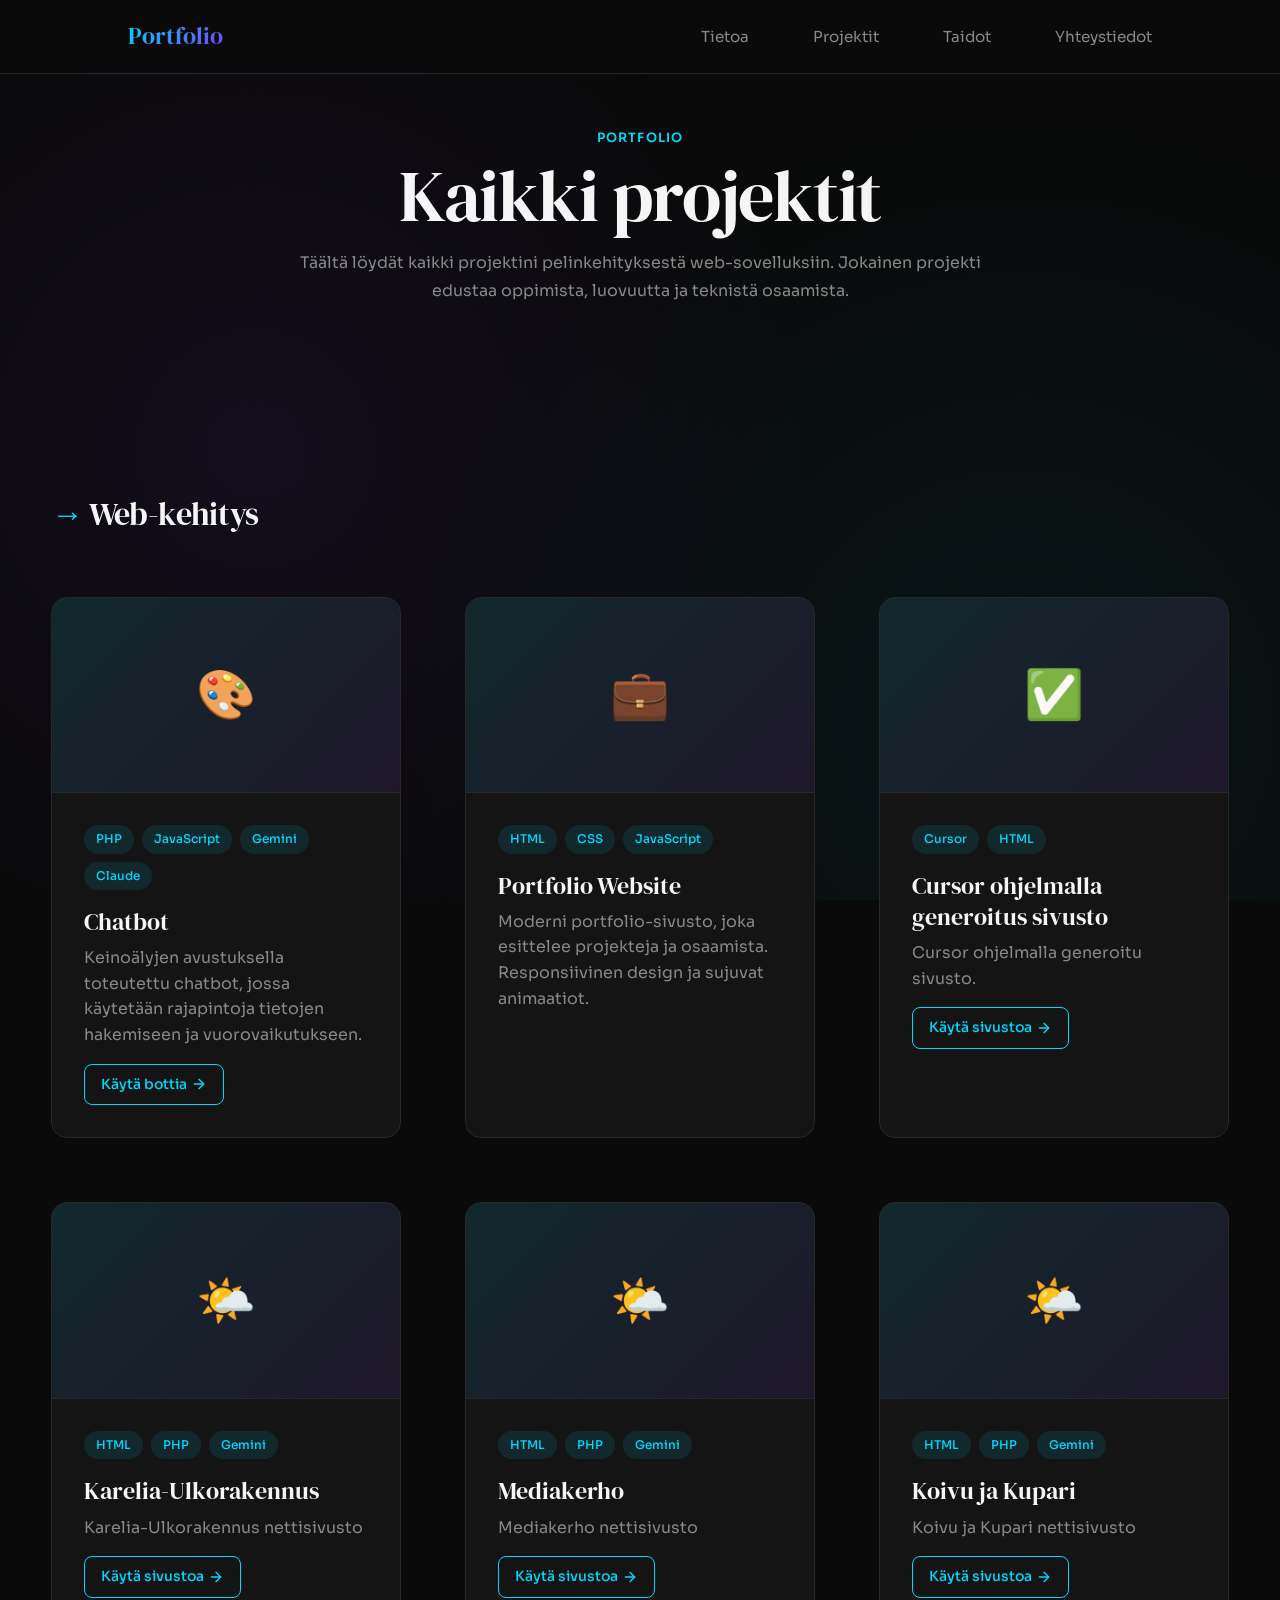
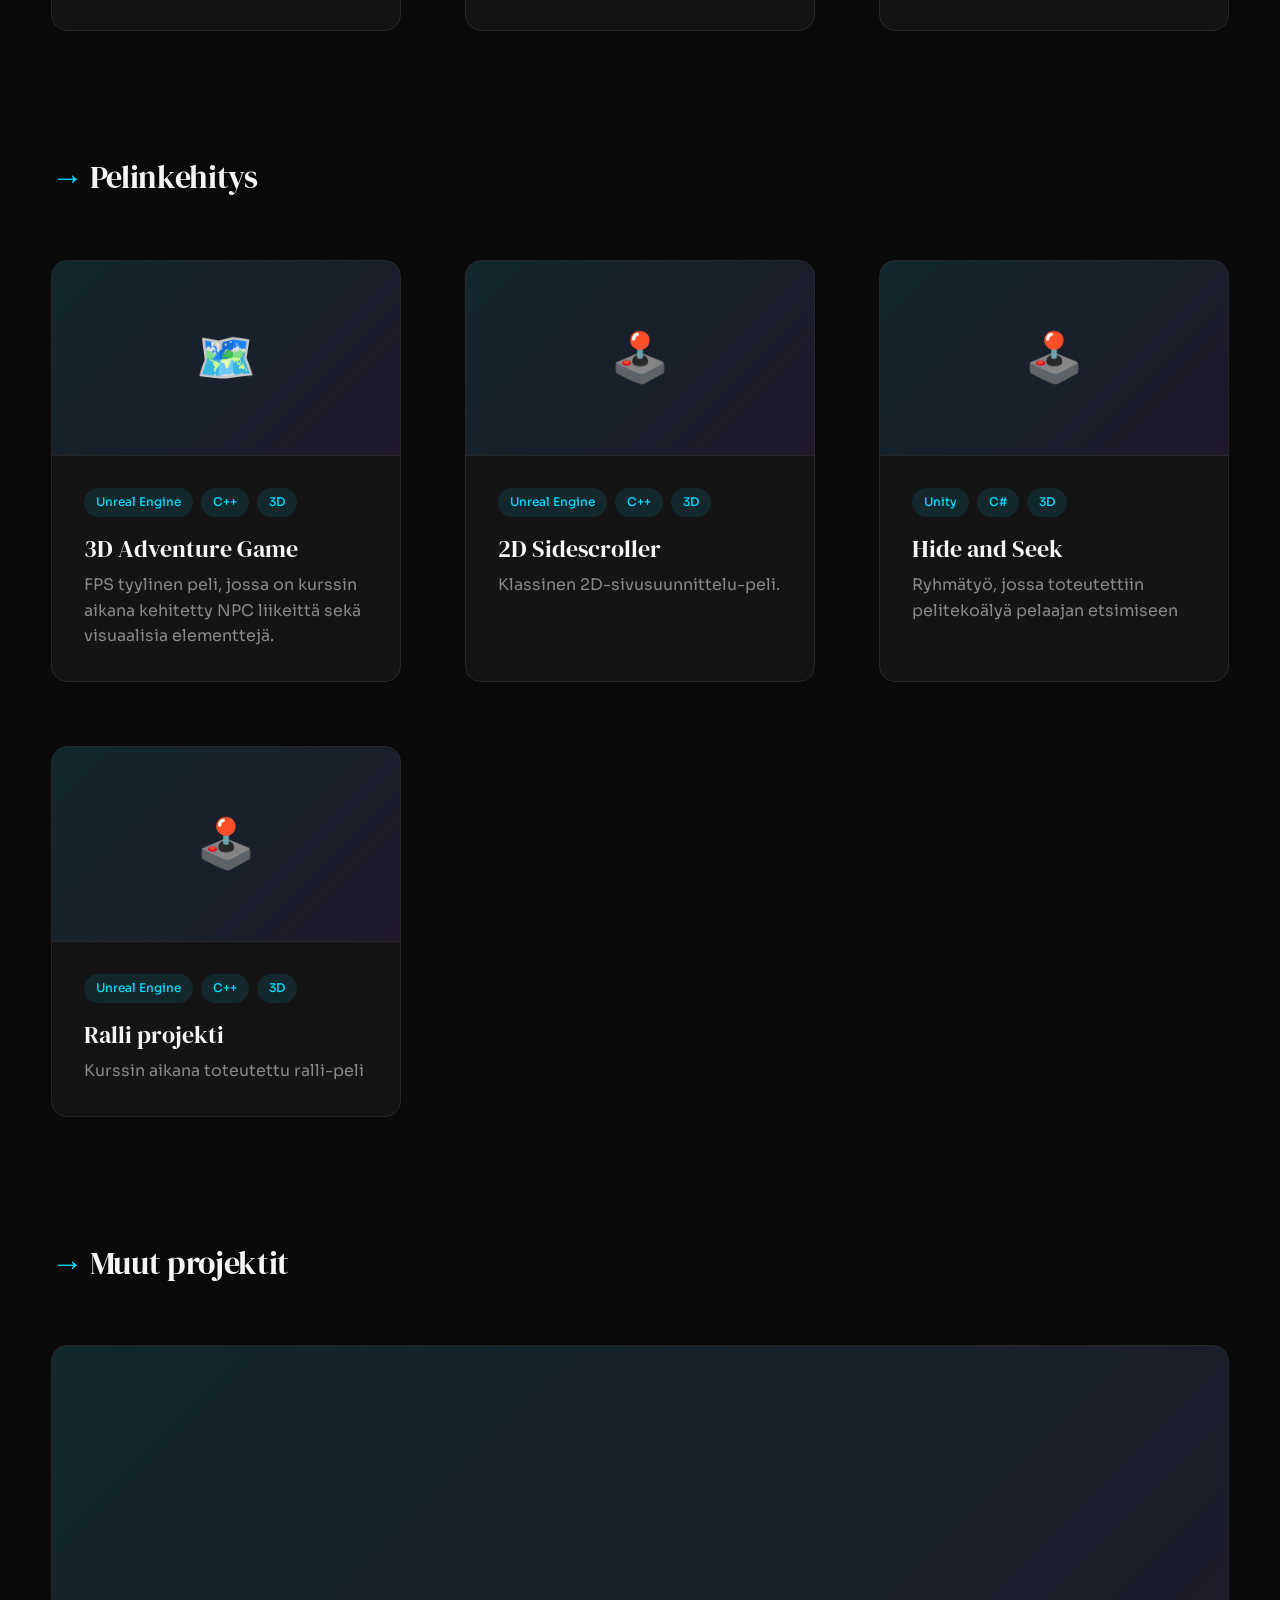
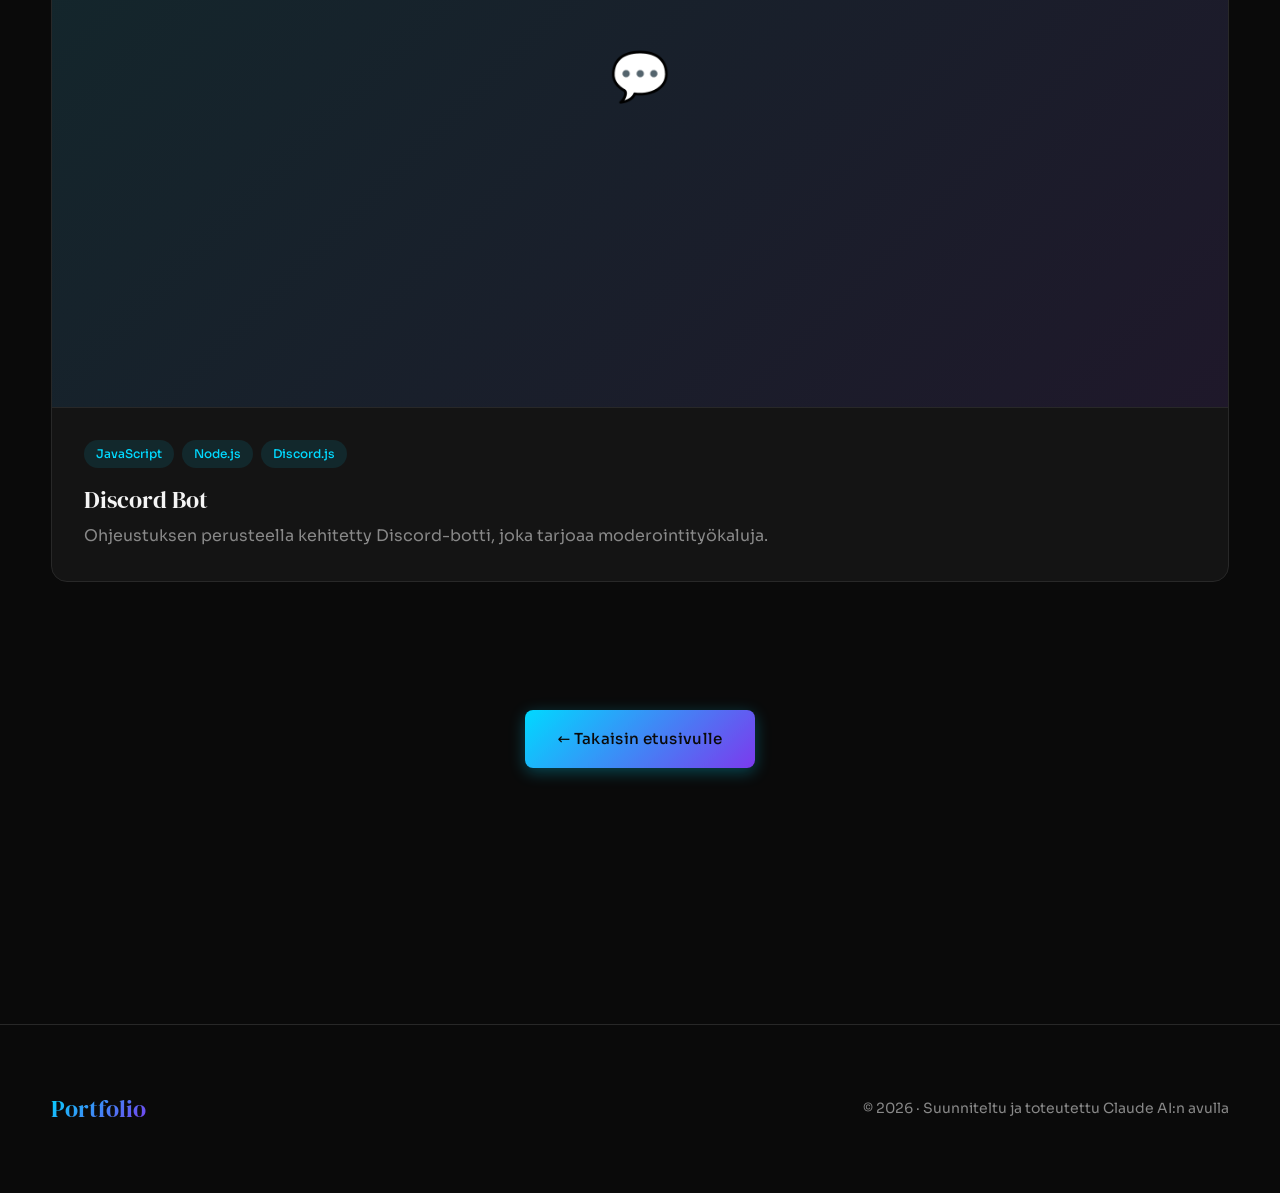
==== commit 115a4912: "Add files via upload" ====
--- a/projects.html
+++ b/projects.html
@@ -288,6 +288,52 @@
               </div>
             </div>
 
+            <!-- Hide and Seek -->
+            <div class="project-card">
+              <div class="project-card__image">
+                🕹️
+              </div>
+              <div class="project-card__content">
+                <div class="project-card__tags">
+                  <span class="project-card__tag">Unity</span>
+                  <span class="project-card__tag">C#</span>
+                  <span class="project-card__tag">3D</span>
+                </div>
+                <a href="https://github.com/Tunem/Unity-AI-Game" target="_blank" class="project-card__link">
+                  <h3 class="project-card__title">
+                    Hide and Seek
+                    <svg class="project-card__link-icon" width="18" height="18" viewBox="0 0 24 24" fill="none" stroke="currentColor" stroke-width="2" stroke-linecap="round" stroke-linejoin="round"><path d="M18 13v6a2 2 0 0 1-2 2H5a2 2 0 0 1-2-2V8a2 2 0 0 1 2-2h6"></path><polyline points="15 3 21 3 21 9"></polyline><line x1="10" y1="14" x2="21" y2="3"></line></svg>
+                  </h3>
+                </a>
+                <p class="project-card__description">
+                  Ryhmätyö, jossa toteutettiin pelitekoälyä pelaajan etsimiseen
+                </p>
+              </div>
+            </div>
+
+            <!-- Ralli projekti -->
+            <div class="project-card">
+              <div class="project-card__image">
+                🕹️
+              </div>
+              <div class="project-card__content">
+                <div class="project-card__tags">
+                  <span class="project-card__tag">Unreal Engine</span>
+                  <span class="project-card__tag">C++</span>
+                  <span class="project-card__tag">3D</span>
+                </div>
+                <a href="https://github.com/Tunem/unity-kilpa-ajo" target="_blank" class="project-card__link">
+                  <h3 class="project-card__title">
+                    Ralli projekti
+                    <svg class="project-card__link-icon" width="18" height="18" viewBox="0 0 24 24" fill="none" stroke="currentColor" stroke-width="2" stroke-linecap="round" stroke-linejoin="round"><path d="M18 13v6a2 2 0 0 1-2 2H5a2 2 0 0 1-2-2V8a2 2 0 0 1 2-2h6"></path><polyline points="15 3 21 3 21 9"></polyline><line x1="10" y1="14" x2="21" y2="3"></line></svg>
+                  </h3>
+                </a>
+                <p class="project-card__description">
+                  Kurssin aikana toteutettu ralli-peli
+                </p>
+              </div>
+            </div>
+
           </div>
         </div>
 
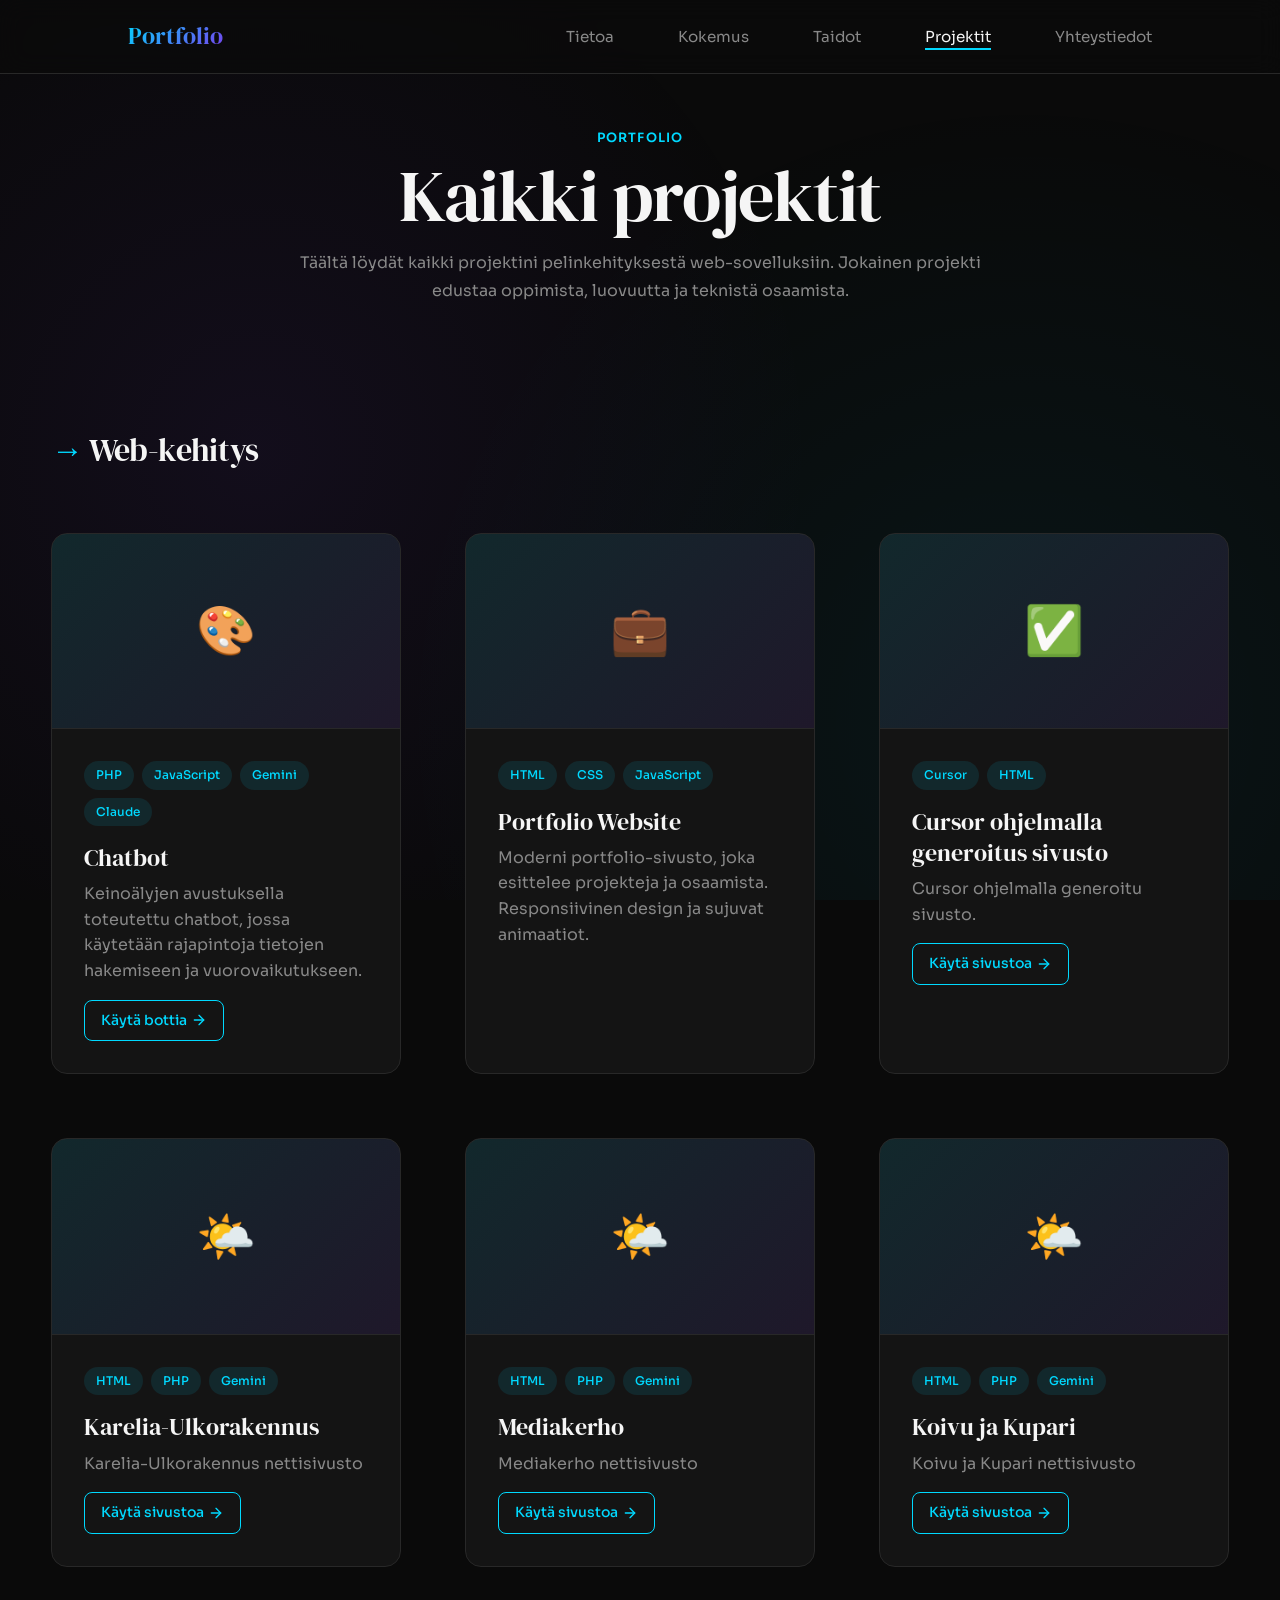
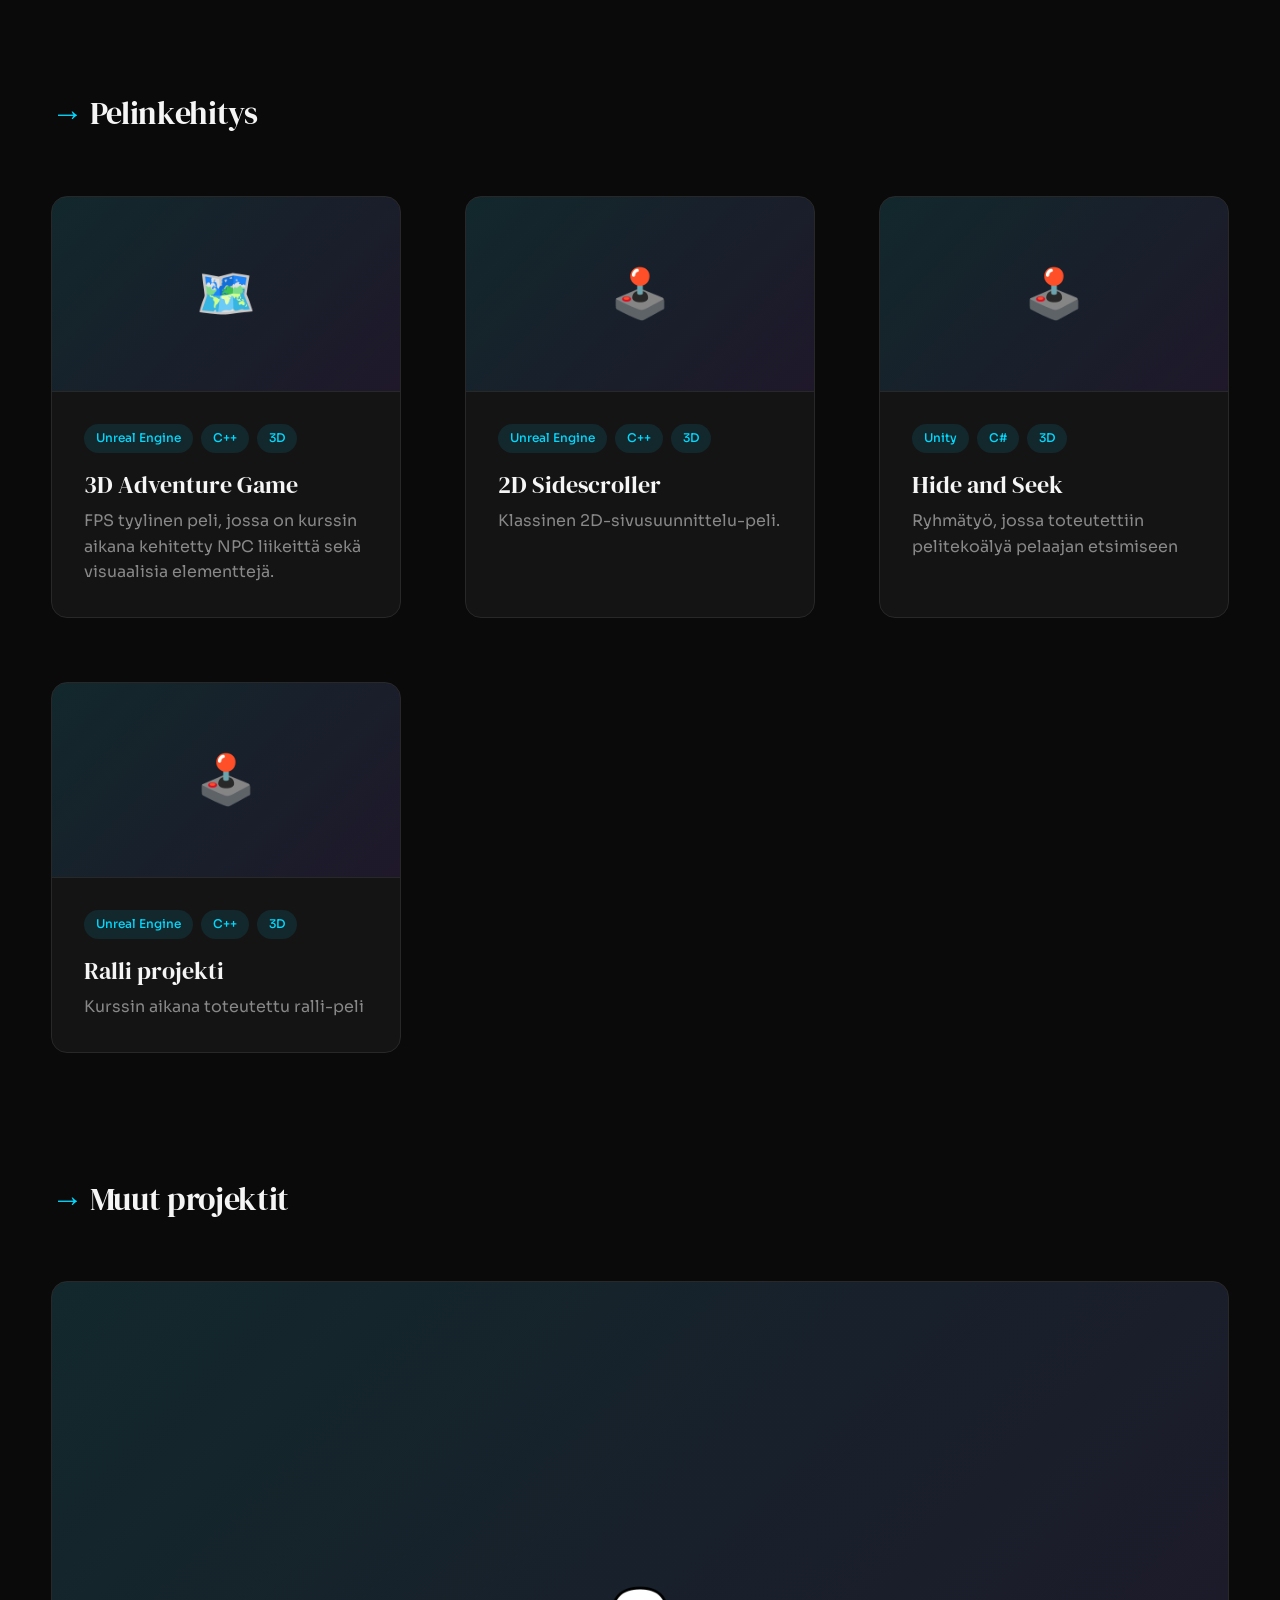
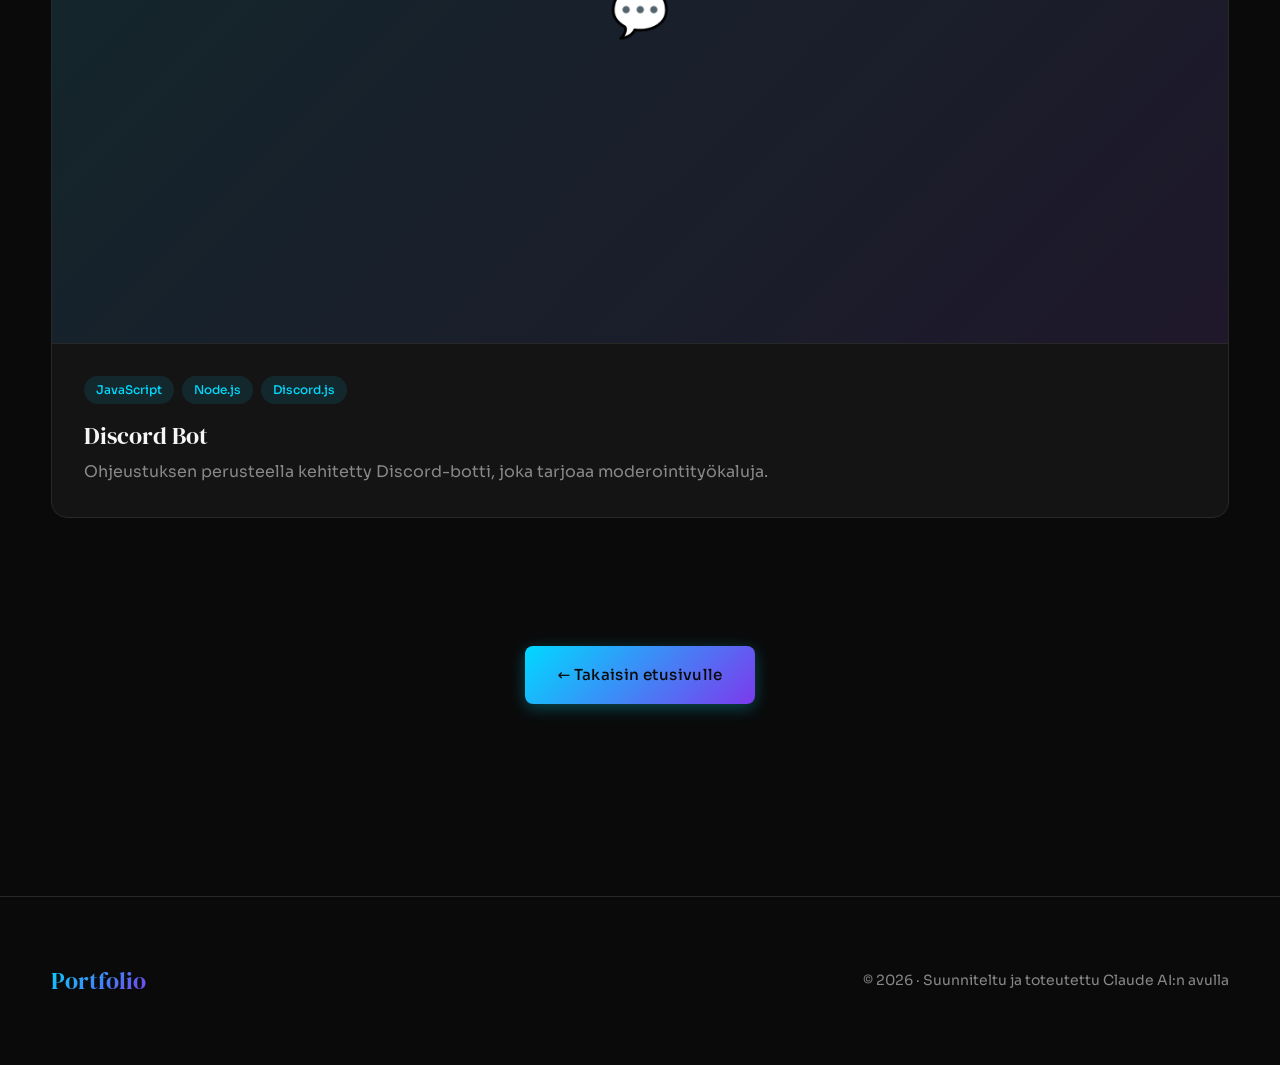
==== commit 33466d84: "Add files via upload" ====
--- a/projects.html
+++ b/projects.html
@@ -23,8 +23,9 @@
         <a href="index.html" class="nav__logo">Portfolio</a>
         <ul class="nav__links">
           <li><a href="index.html#about" class="nav-link">Tietoa</a></li>
-          <li><a href="index.html#projects" class="nav-link">Projektit</a></li>
+          <li><a href="index.html#experience" class="nav-link">Kokemus</a></li>
           <li><a href="index.html#skills" class="nav-link">Taidot</a></li>
+          <li><a href="projects.html" class="nav-link">Projektit</a></li>
           <li><a href="index.html#contact" class="nav-link">Yhteystiedot</a></li>
         </ul>
       </nav>
@@ -63,6 +64,7 @@
             
             <!-- Chatbot -->
             <div class="project-card">
+              <a href="https://github.com/Tunem/chatbot" target="_blank">
               <div class="project-card__image">
                 🎨
               </div>
@@ -73,12 +75,10 @@
                   <span class="project-card__tag">Gemini</span>
                   <span class="project-card__tag">Claude</span>
                 </div>
-                <a href="https://github.com/Tunem/chatbot" target="_blank" class="project-card__link">
                   <h3 class="project-card__title">
                     Chatbot
                     <svg class="project-card__link-icon" width="18" height="18" viewBox="0 0 24 24" fill="none" stroke="currentColor" stroke-width="2" stroke-linecap="round" stroke-linejoin="round"><path d="M18 13v6a2 2 0 0 1-2 2H5a2 2 0 0 1-2-2V8a2 2 0 0 1 2-2h6"></path><polyline points="15 3 21 3 21 9"></polyline><line x1="10" y1="14" x2="21" y2="3"></line></svg>
                   </h3>
-                </a>
                 <p class="project-card__description">
                   Keinoälyjen avustuksella toteutettu chatbot, jossa käytetään rajapintoja tietojen hakemiseen ja vuorovaikutukseen.
                 </p>
@@ -90,6 +90,7 @@
                   </svg>
                 </a>
               </div>
+              </a>
             </div>
 
             <!-- Portfolio Website -->
@@ -115,6 +116,7 @@
 
             <!-- Cursor ohjelmalla generoitus sivusto -->
             <div class="project-card">
+              <a href="https://github.com/Tunem/cursor-kevat" target="_blank" class="project-card__link">
               <div class="project-card__image">
                 ✅
               </div>
@@ -123,12 +125,10 @@
                   <span class="project-card__tag">Cursor</span>
                   <span class="project-card__tag">HTML</span>
                 </div>
-                <a href="https://github.com/Tunem/cursor-kevat" target="_blank" class="project-card__link">
                   <h3 class="project-card__title">
                     Cursor ohjelmalla generoitus sivusto
                     <svg class="project-card__link-icon" width="18" height="18" viewBox="0 0 24 24" fill="none" stroke="currentColor" stroke-width="2" stroke-linecap="round" stroke-linejoin="round"><path d="M18 13v6a2 2 0 0 1-2 2H5a2 2 0 0 1-2-2V8a2 2 0 0 1 2-2h6"></path><polyline points="15 3 21 3 21 9"></polyline><line x1="10" y1="14" x2="21" y2="3"></line></svg>
                   </h3>
-                </a>
                 <p class="project-card__description">
                   Cursor ohjelmalla generoitu sivusto.
                 </p>
@@ -140,10 +140,12 @@
                   </svg>
                 </a>
               </div>
+              </a>
             </div>
 
             <!-- Karelia-Ulkorakennus -->
             <div class="project-card">
+              <a href="https://github.com/Tunem/karelia-ulkorakennus" target="_blank" class="project-card__link">
               <div class="project-card__image">
                 🌤️
               </div>
@@ -153,12 +155,11 @@
                   <span class="project-card__tag">PHP</span>
                   <span class="project-card__tag">Gemini</span>
                 </div>
-                <a href="https://github.com/Tunem/karelia-ulkorakennus" target="_blank" class="project-card__link">
+                
                   <h3 class="project-card__title">
                     Karelia-Ulkorakennus
                     <svg class="project-card__link-icon" width="18" height="18" viewBox="0 0 24 24" fill="none" stroke="currentColor" stroke-width="2" stroke-linecap="round" stroke-linejoin="round"><path d="M18 13v6a2 2 0 0 1-2 2H5a2 2 0 0 1-2-2V8a2 2 0 0 1 2-2h6"></path><polyline points="15 3 21 3 21 9"></polyline><line x1="10" y1="14" x2="21" y2="3"></line></svg>
                   </h3>
-                </a>
                 <p class="project-card__description">
                   Karelia-Ulkorakennus nettisivusto
                 </p>
@@ -170,10 +171,12 @@
                   </svg>
                 </a>
               </div>
+              </a>
             </div>
 
             <!-- Mediakerho -->
             <div class="project-card">
+              <a href="https://github.com/Tunem/mediakerho" target="_blank" class="project-card__link">
               <div class="project-card__image">
                 🌤️
               </div>
@@ -183,12 +186,10 @@
                   <span class="project-card__tag">PHP</span>
                   <span class="project-card__tag">Gemini</span>
                 </div>
-                <a href="https://github.com/Tunem/mediakerho" target="_blank" class="project-card__link">
                   <h3 class="project-card__title">
                     Mediakerho
                     <svg class="project-card__link-icon" width="18" height="18" viewBox="0 0 24 24" fill="none" stroke="currentColor" stroke-width="2" stroke-linecap="round" stroke-linejoin="round"><path d="M18 13v6a2 2 0 0 1-2 2H5a2 2 0 0 1-2-2V8a2 2 0 0 1 2-2h6"></path><polyline points="15 3 21 3 21 9"></polyline><line x1="10" y1="14" x2="21" y2="3"></line></svg>
                   </h3>
-                </a>
                 <p class="project-card__description">
                   Mediakerho nettisivusto
                 </p>
@@ -200,10 +201,12 @@
                   </svg>
                 </a>
               </div>
+              </a>
             </div>
 
             <!-- Koivu ja Kupari -->
             <div class="project-card">
+              <a href="https://github.com/Tunem/koivu-ja-kupari" target="_blank" class="project-card__link">
               <div class="project-card__image">
                 🌤️
               </div>
@@ -213,12 +216,10 @@
                   <span class="project-card__tag">PHP</span>
                   <span class="project-card__tag">Gemini</span>
                 </div>
-                <a href="https://github.com/Tunem/koivu-ja-kupari" target="_blank" class="project-card__link">
                   <h3 class="project-card__title">
                     Koivu ja Kupari
                     <svg class="project-card__link-icon" width="18" height="18" viewBox="0 0 24 24" fill="none" stroke="currentColor" stroke-width="2" stroke-linecap="round" stroke-linejoin="round"><path d="M18 13v6a2 2 0 0 1-2 2H5a2 2 0 0 1-2-2V8a2 2 0 0 1 2-2h6"></path><polyline points="15 3 21 3 21 9"></polyline><line x1="10" y1="14" x2="21" y2="3"></line></svg>
                   </h3>
-                </a>
                 <p class="project-card__description">
                   Koivu ja Kupari nettisivusto
                 </p>
@@ -230,6 +231,7 @@
                   </svg>
                 </a>
               </div>
+              </a>
             </div>
 
           </div>
@@ -244,6 +246,7 @@
 
             <!-- Unreal Engine Game -->
             <div class="project-card">
+              <a href="https://github.com/Tunem/KehittynytPelienTekoaly" target="_blank" class="project-card__link">
               <div class="project-card__image">
                 🗺️
               </div>
@@ -253,20 +256,20 @@
                   <span class="project-card__tag">C++</span>
                   <span class="project-card__tag">3D</span>
                 </div>
-                <a href="https://github.com/Tunem/KehittynytPelienTekoaly" target="_blank" class="project-card__link">
                   <h3 class="project-card__title">
                     3D Adventure Game
                     <svg class="project-card__link-icon" width="18" height="18" viewBox="0 0 24 24" fill="none" stroke="currentColor" stroke-width="2" stroke-linecap="round" stroke-linejoin="round"><path d="M18 13v6a2 2 0 0 1-2 2H5a2 2 0 0 1-2-2V8a2 2 0 0 1 2-2h6"></path><polyline points="15 3 21 3 21 9"></polyline><line x1="10" y1="14" x2="21" y2="3"></line></svg>
                   </h3>
-                </a>
                 <p class="project-card__description">
                   FPS tyylinen peli, jossa on kurssin aikana kehitetty NPC liikeittä sekä visuaalisia elementtejä.
                 </p>
               </div>
+              </a>
             </div>
 
             <!-- 2D Sidescroller -->
             <div class="project-card">
+              <a href="https://github.com/Tunem/pelikehitys" target="_blank" class="project-card__link">
               <div class="project-card__image">
                 🕹️
               </div>
@@ -276,20 +279,20 @@
                   <span class="project-card__tag">C++</span>
                   <span class="project-card__tag">3D</span>
                 </div>
-                <a href="https://github.com/Tunem/pelikehitys" target="_blank" class="project-card__link">
                   <h3 class="project-card__title">
                     2D Sidescroller
                     <svg class="project-card__link-icon" width="18" height="18" viewBox="0 0 24 24" fill="none" stroke="currentColor" stroke-width="2" stroke-linecap="round" stroke-linejoin="round"><path d="M18 13v6a2 2 0 0 1-2 2H5a2 2 0 0 1-2-2V8a2 2 0 0 1 2-2h6"></path><polyline points="15 3 21 3 21 9"></polyline><line x1="10" y1="14" x2="21" y2="3"></line></svg>
                   </h3>
-                </a>
                 <p class="project-card__description">
                   Klassinen 2D-sivusuunnittelu-peli.
                 </p>
               </div>
+              </a>
             </div>
 
             <!-- Hide and Seek -->
             <div class="project-card">
+              <a href="https://github.com/Tunem/Unity-AI-Game" target="_blank" class="project-card__link">
               <div class="project-card__image">
                 🕹️
               </div>
@@ -299,20 +302,20 @@
                   <span class="project-card__tag">C#</span>
                   <span class="project-card__tag">3D</span>
                 </div>
-                <a href="https://github.com/Tunem/Unity-AI-Game" target="_blank" class="project-card__link">
                   <h3 class="project-card__title">
                     Hide and Seek
                     <svg class="project-card__link-icon" width="18" height="18" viewBox="0 0 24 24" fill="none" stroke="currentColor" stroke-width="2" stroke-linecap="round" stroke-linejoin="round"><path d="M18 13v6a2 2 0 0 1-2 2H5a2 2 0 0 1-2-2V8a2 2 0 0 1 2-2h6"></path><polyline points="15 3 21 3 21 9"></polyline><line x1="10" y1="14" x2="21" y2="3"></line></svg>
                   </h3>
-                </a>
                 <p class="project-card__description">
                   Ryhmätyö, jossa toteutettiin pelitekoälyä pelaajan etsimiseen
                 </p>
               </div>
+              </a>
             </div>
 
             <!-- Ralli projekti -->
             <div class="project-card">
+              <a href="https://github.com/Tunem/unity-kilpa-ajo" target="_blank" class="project-card__link">
               <div class="project-card__image">
                 🕹️
               </div>
@@ -322,16 +325,15 @@
                   <span class="project-card__tag">C++</span>
                   <span class="project-card__tag">3D</span>
                 </div>
-                <a href="https://github.com/Tunem/unity-kilpa-ajo" target="_blank" class="project-card__link">
                   <h3 class="project-card__title">
                     Ralli projekti
                     <svg class="project-card__link-icon" width="18" height="18" viewBox="0 0 24 24" fill="none" stroke="currentColor" stroke-width="2" stroke-linecap="round" stroke-linejoin="round"><path d="M18 13v6a2 2 0 0 1-2 2H5a2 2 0 0 1-2-2V8a2 2 0 0 1 2-2h6"></path><polyline points="15 3 21 3 21 9"></polyline><line x1="10" y1="14" x2="21" y2="3"></line></svg>
                   </h3>
-                </a>
                 <p class="project-card__description">
                   Kurssin aikana toteutettu ralli-peli
                 </p>
               </div>
+              </a>
             </div>
 
           </div>
@@ -346,6 +348,7 @@
 
             <!-- Discord Bot -->
             <div class="project-card">
+              <a href="https://github.com/Tunem/maid-bot" target="_blank" class="project-card__link">
               <div class="project-card__image">
                 💬
               </div>
@@ -355,16 +358,15 @@
                   <span class="project-card__tag">Node.js</span>
                   <span class="project-card__tag">Discord.js</span>
                 </div>
-                <a href="https://github.com/Tunem/maid-bot" target="_blank" class="project-card__link">
                   <h3 class="project-card__title">
                     Discord Bot
                     <svg class="project-card__link-icon" width="18" height="18" viewBox="0 0 24 24" fill="none" stroke="currentColor" stroke-width="2" stroke-linecap="round" stroke-linejoin="round"><path d="M18 13v6a2 2 0 0 1-2 2H5a2 2 0 0 1-2-2V8a2 2 0 0 1 2-2h6"></path><polyline points="15 3 21 3 21 9"></polyline><line x1="10" y1="14" x2="21" y2="3"></line></svg>
                   </h3>
-                </a>
                 <p class="project-card__description">
                   Ohjeustuksen perusteella kehitetty Discord-botti, joka tarjoaa moderointityökaluja.
                 </p>
               </div>
+              </a>
             </div>
 
           </div>
@@ -433,6 +435,13 @@
         window.open(link.href, '_blank'); // Avaa linkin uuteen välilehteen
       });
     });
+
+    // Projektit-linkki aktiivinen projects.html sivulla
+    document.querySelectorAll('.nav-link').forEach(link => {
+      if (link.getAttribute('href').includes('projects.html')) {
+        link.classList.add('active');
+      }
+    });
   </script>
 
 </body>
--- a/styles.css
+++ b/styles.css
@@ -132,7 +132,7 @@
 }
 
 .section { 
-  padding-block: var(--space-2xl); 
+  padding-block: var(--space-xl); 
 }
 
 .flex { 
@@ -345,6 +345,10 @@
   background: rgba(0, 217, 255, 0.05);
 }
 
+.btn--project { 
+  background: linear-gradient(135deg, var(--color-accent) 0%, var(--color-accent-2) 100%); 
+}
+
 /* Social Links */
 .social-links {
   display: flex;
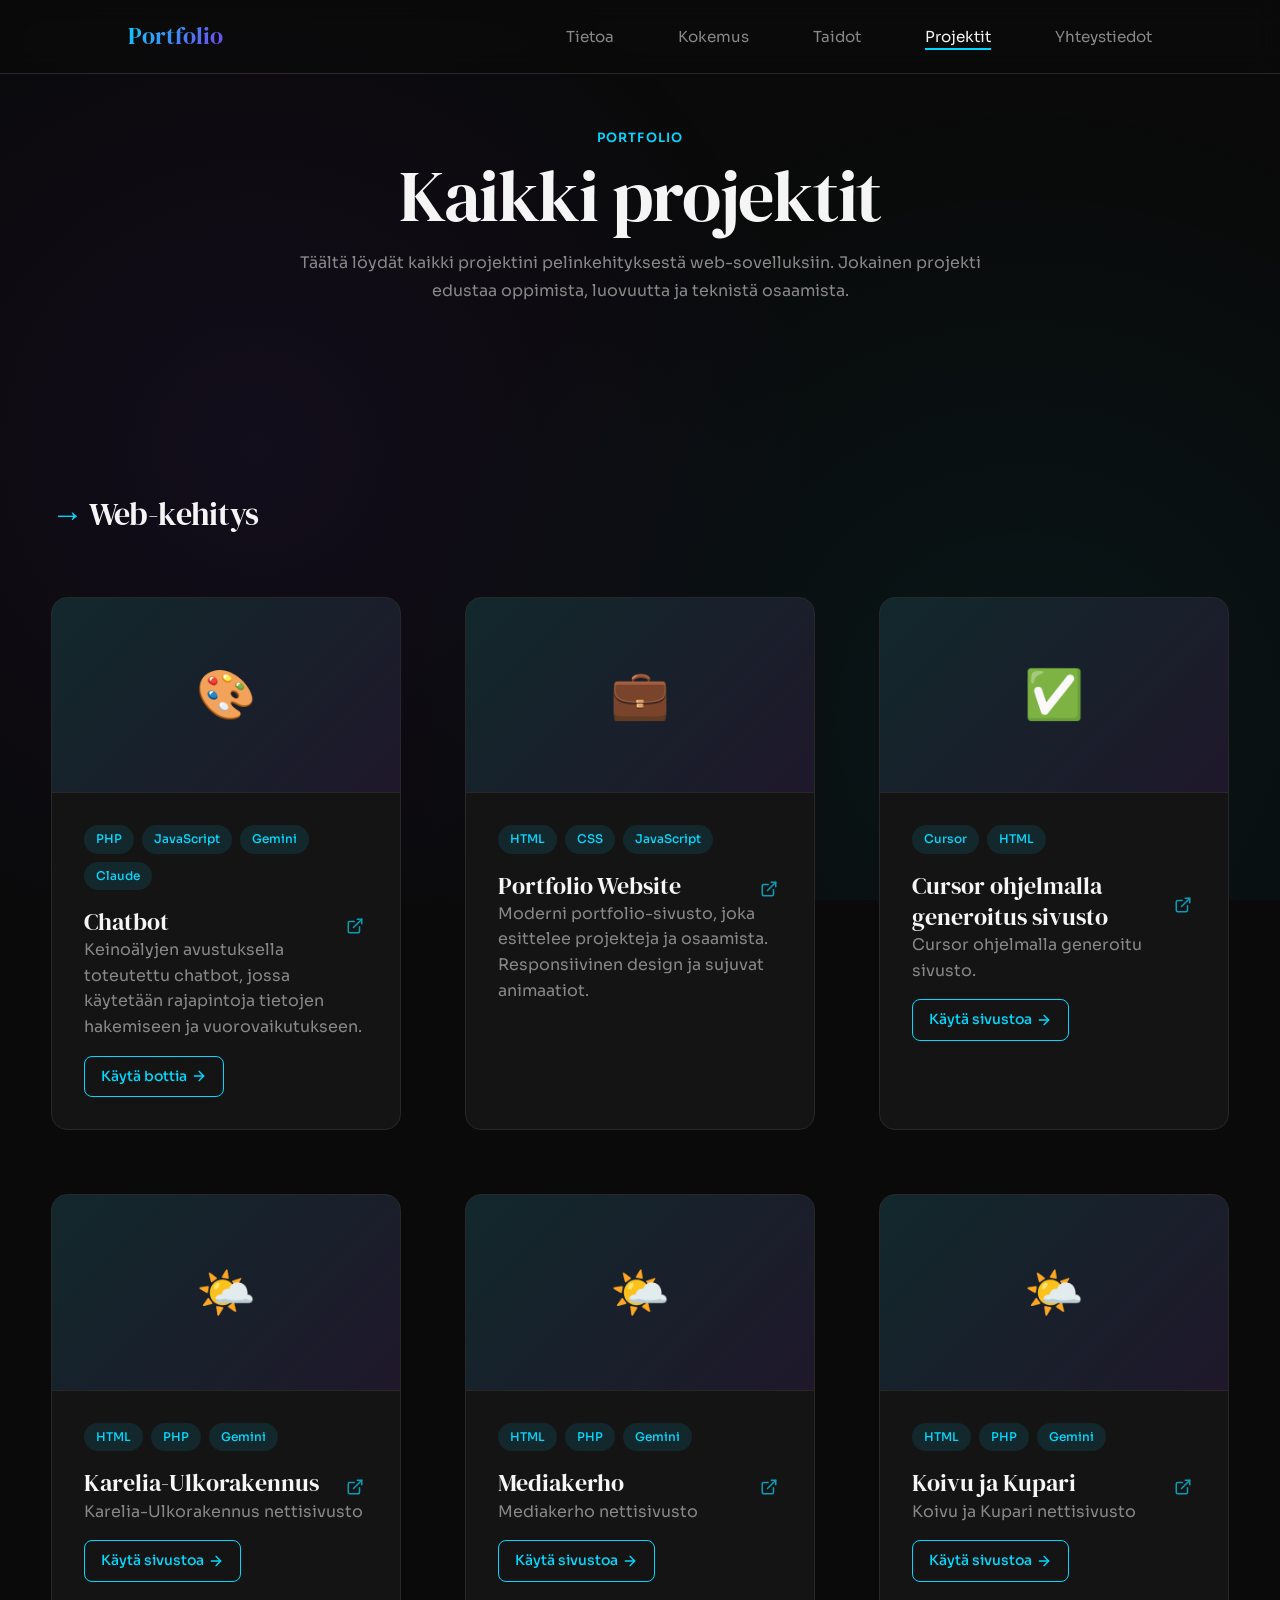
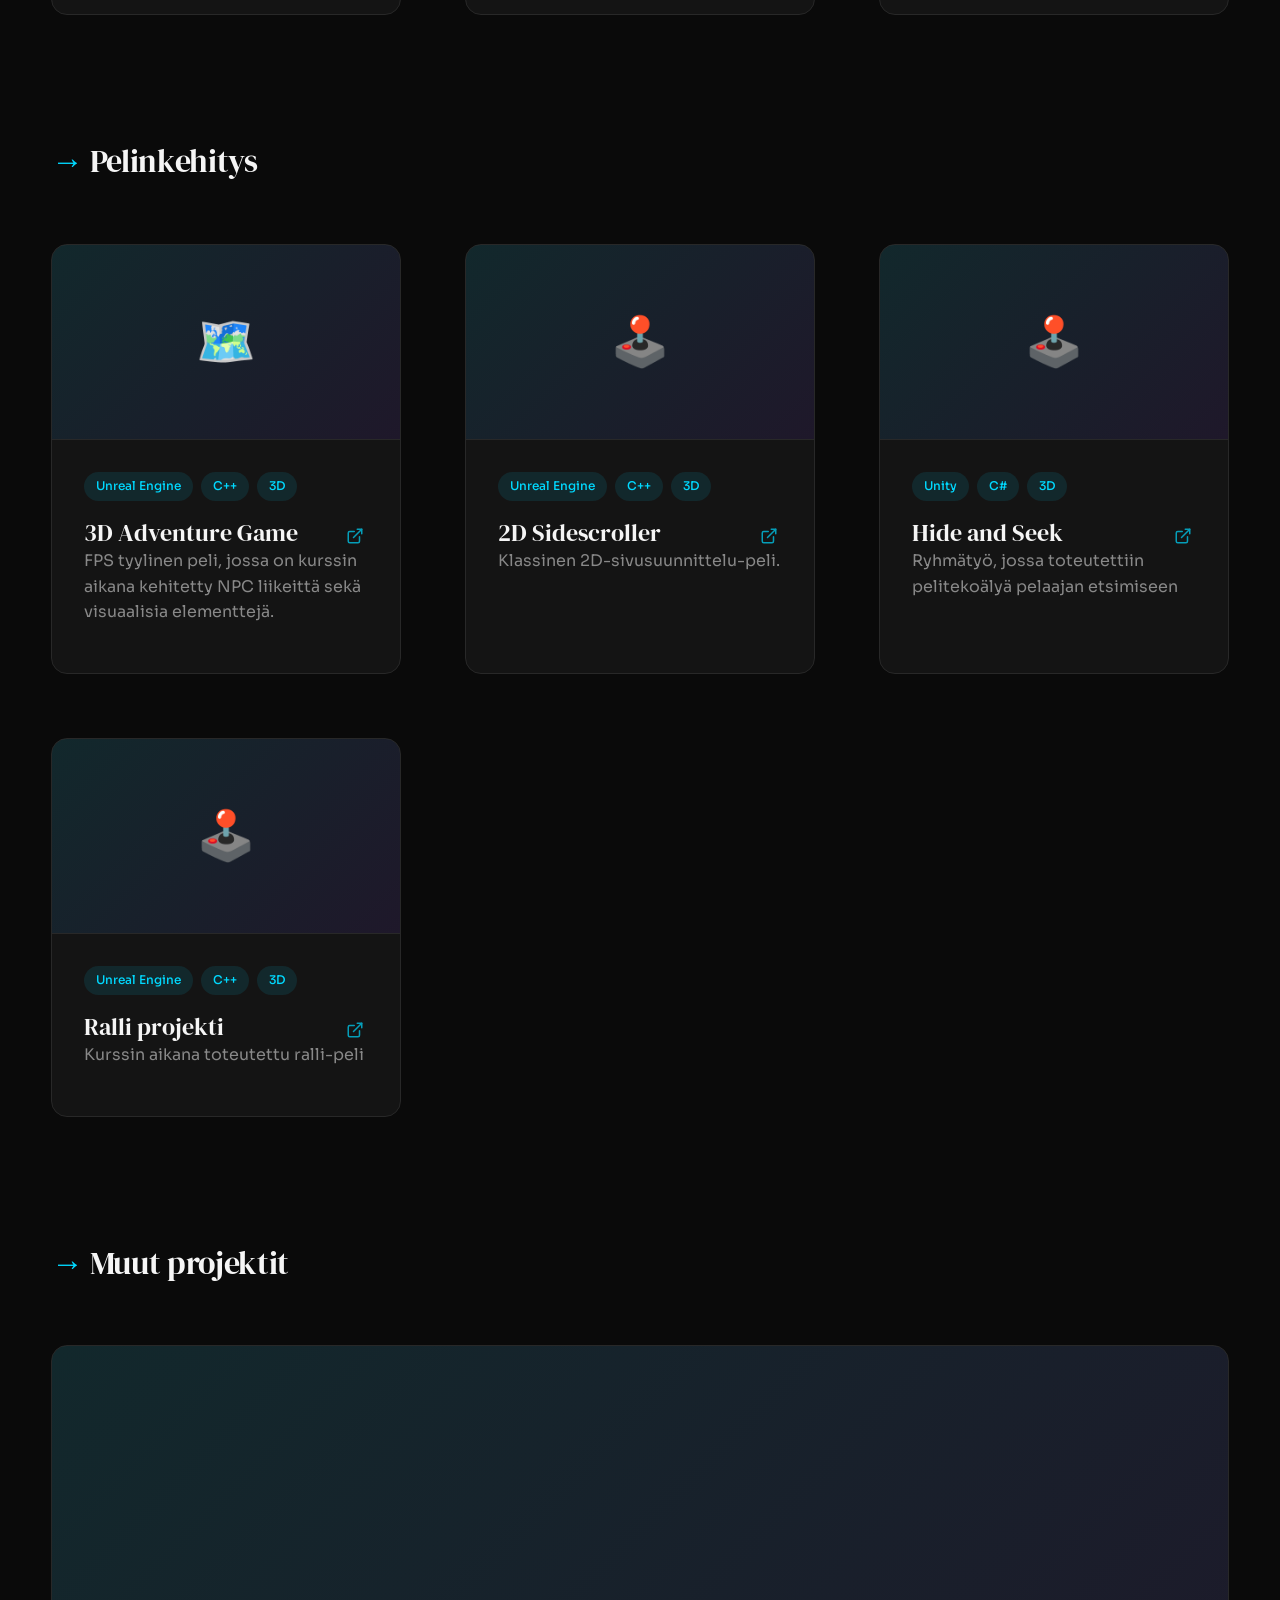
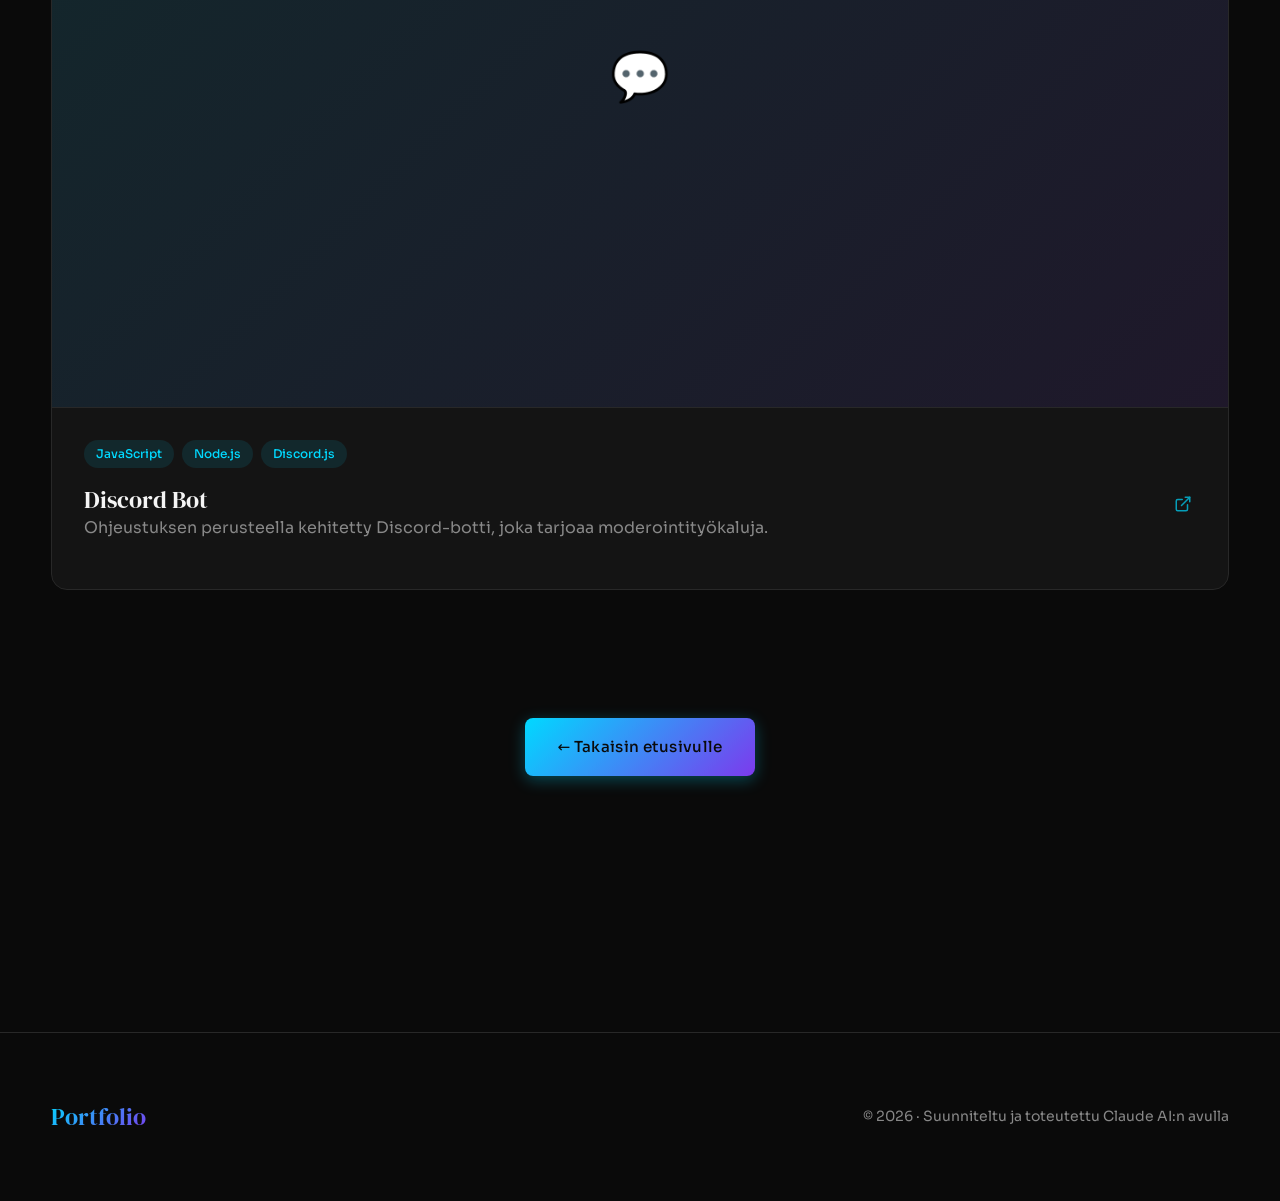
==== commit e14b6615: "Add files via upload" ====
--- a/projects.html
+++ b/projects.html
@@ -5,6 +5,9 @@
   <meta name="viewport" content="width=device-width, initial-scale=1.0" />
   <meta name="description" content="Kaikki projektit - Tuomo Nuutinen Portfolio" />
   <title>Projektit | Tuomo Nuutinen</title>
+
+  <!-- Favicon -->
+  <link rel="icon" type="image/svg+xml" href="data:image/svg+xml,<svg xmlns='http://www.w3.org/2000/svg' viewBox='0 0 100 100'><text y='75' font-size='75' fill='%2300d9ff'>T</text></svg>">
 
   <!-- Fonts -->
   <link rel="preconnect" href="https://fonts.googleapis.com" />
--- a/styles.css
+++ b/styles.css
@@ -132,7 +132,7 @@
 }
 
 .section { 
-  padding-block: var(--space-xl); 
+  padding-block: var(--space-2xl); 
 }
 
 .flex { 
@@ -345,10 +345,6 @@
   background: rgba(0, 217, 255, 0.05);
 }
 
-.btn--project { 
-  background: linear-gradient(135deg, var(--color-accent) 0%, var(--color-accent-2) 100%); 
-}
-
 /* Social Links */
 .social-links {
   display: flex;
@@ -381,11 +377,8 @@
   border-radius: var(--radius-md);
   overflow: hidden;
   transition: all var(--transition);
-  cursor: pointer;
   display: block;
-  text-decoration: none;
   color: inherit;
-  position: relative;
 }
 
 .project-card:hover {
@@ -408,7 +401,6 @@
 }
 
 .project-card:hover .project-card__image {
-  /* UUSI: Kuva kirkastuu hoverissa */
   background: linear-gradient(135deg, rgba(0, 217, 255, 0.15) 0%, rgba(124, 58, 237, 0.15) 100%);
 }
 
@@ -432,27 +424,64 @@
   color: var(--color-accent);
 }
 
+/* Otsikko-linkki (GitHub) */
+.project-card__title-link {
+  display: block;
+  text-decoration: none;
+  color: inherit;
+  margin-bottom: var(--space-sm);
+  transition: color var(--transition);
+}
+
+.project-card__title-link:hover {
+  color: var(--color-accent);
+}
+
 .project-card__title {
   font-size: 1.5rem;
-  margin-bottom: var(--space-sm);
   display: flex;
   align-items: center;
   gap: 0.5rem;
-}
-
+  margin-bottom: 0;
+}
+
+/* GitHub-ikoni vasemmalla */
+.project-card__title svg:first-child {
+  flex-shrink: 0;
+  opacity: 0.7;
+  transition: opacity var(--transition);
+}
+
+.project-card__title-link:hover .project-card__title svg:first-child {
+  opacity: 1;
+}
+
+/* Ulkoinen linkki -ikoni oikealla */
 .project-card__link-icon {
   opacity: 0;
   transform: translate(-4px, 4px);
   transition: all var(--transition);
   color: var(--color-accent);
   flex-shrink: 0;
-}
-
+  margin-left: auto;
+}
+
+.project-card__title-link:hover .project-card__link-icon {
+  opacity: 1;
+  transform: translate(0, 0);
+}
+
+.project-card__description {
+  color: var(--color-muted);
+  line-height: 1.6;
+  margin-bottom: var(--space-md);
+}
+
+/* Demo-linkki */
 .project-card__demo-link {
   display: inline-flex;
   align-items: center;
   gap: 0.25rem;
-  margin-top: var(--space-md);
   padding: 0.5rem 1rem;
   font-size: 0.875rem;
   font-weight: 500;
@@ -460,24 +489,13 @@
   border: 1px solid var(--color-accent);
   border-radius: var(--radius-sm);
   transition: all var(--transition);
-  position: relative;
-  z-index: 10; /* Tärkeä: nostaa linkin kortin päälle */
+  text-decoration: none;
 }
 
 .project-card__demo-link:hover {
   background: var(--color-accent);
   color: var(--color-bg);
   transform: translateX(2px);
-}
-
-.project-card:hover .project-card__link-icon {
-  opacity: 1;
-  transform: translate(0, 0);
-}
-
-.project-card__description {
-  color: var(--color-muted);
-  line-height: 1.6;
 }
 
 /* Skill Badge */
@@ -647,10 +665,20 @@
 }
 
 @media (max-width: 768px) {
+  /* Navigation */
+  .nav {
+    padding: var(--space-md) var(--space-lg);
+  }
+  
+  .nav__logo {
+    font-size: 1.2rem;
+  }
+  
   .nav__links {
     display: none;
   }
   
+  /* Grids */
   .grid-2,
   .grid-3 {
     grid-template-columns: 1fr;
@@ -660,28 +688,100 @@
     grid-template-columns: 1fr;
   }
   
+  /* Hero */
   .hero {
     padding-top: 4rem;
-    min-height: 90vh;
+    min-height: 85vh;
+  }
+  
+  .hero__label {
+    font-size: 0.7rem;
+    padding: 0.4rem 0.8rem;
+  }
+  
+  .hero__title {
+    font-size: clamp(2rem, 7vw, 3rem);
+    margin-bottom: var(--space-lg);
+  }
+  
+  .hero__description {
+    font-size: 1rem;
+    margin-bottom: var(--space-lg);
   }
   
   .hero__cta {
     flex-direction: column;
+    gap: var(--space-sm);
   }
   
   .btn {
     width: 100%;
     justify-content: center;
-  }
-  
+    padding: 0.75rem 1.5rem;
+    font-size: 0.9rem;
+  }
+  
+  /* Social links */
+  .social-links {
+    gap: var(--space-sm);
+  }
+  
+  .social-link {
+    width: 40px;
+    height: 40px;
+  }
+  
+  /* Project cards */
+  .project-card__title {
+    font-size: 1.3rem;
+  }
+  
+  .project-card__description {
+    font-size: 0.9rem;
+  }
+  
+  /* Section */
+  .section {
+    padding-block: var(--space-xl);
+  }
+  
+  .section-header {
+    margin-bottom: var(--space-lg);
+  }
+  
+  .section-header__title {
+    font-size: clamp(1.5rem, 5vw, 2.5rem);
+  }
+  
+  /* Contact */
+  .contact-item {
+    gap: var(--space-md);
+    padding: var(--space-md);
+  }
+  
+  .contact-item__icon {
+    width: 40px;
+    height: 40px;
+    font-size: 1.25rem;
+  }
+  
+  .contact-item__content h4 {
+    font-size: 0.95rem;
+  }
+  
+  .contact-item__content p {
+    font-size: 0.85rem;
+  }
+  
+  /* Footer */
   .footer-content {
     flex-direction: column;
     gap: var(--space-md);
     text-align: center;
   }
   
-  .section {
-    padding-block: var(--space-xl);
+  .nav__logo {
+    font-size: 1.1rem;
   }
 }
 
@@ -690,8 +790,135 @@
     width: 90vw;
   }
   
+  /* Navigation */
+  .nav {
+    padding: var(--space-sm) var(--space-md);
+  }
+  
+  .nav__logo {
+    font-size: 1rem;
+  }
+  
+  /* Typography */
+  h1 {
+    font-size: clamp(1.8rem, 6vw, 2.5rem);
+  }
+  
+  h2 {
+    font-size: clamp(1.3rem, 4vw, 2rem);
+  }
+  
+  h3 {
+    font-size: clamp(1.1rem, 3vw, 1.5rem);
+  }
+  
+  h4 {
+    font-size: 1rem;
+  }
+  
+  /* Hero */
+  .hero {
+    padding-top: 3.5rem;
+    min-height: 80vh;
+  }
+  
+  .hero__content {
+    max-width: 100%;
+  }
+  
+  .hero__cta {
+    gap: var(--space-xs);
+  }
+  
+  .btn {
+    padding: 0.65rem 1.25rem;
+    font-size: 0.85rem;
+  }
+  
+  /* Skill badges */
   .skill-badge {
+    font-size: 0.75rem;
+    padding: 0.5rem 0.8rem;
+  }
+  
+  .skill-badge__icon {
+    font-size: 1rem;
+  }
+  
+  /* Project cards */
+  .project-card__image {
+    aspect-ratio: 4/3;
+    font-size: 2.5rem;
+  }
+  
+  .project-card__content {
+    padding: var(--space-md);
+  }
+  
+  .project-card__tag {
+    font-size: 0.65rem;
+    padding: 0.2rem 0.6rem;
+  }
+  
+  .project-card__title {
+    font-size: 1.1rem;
+    gap: 0.3rem;
+  }
+  
+  .project-card__title svg {
+    width: 16px;
+    height: 16px;
+  }
+  
+  .project-card__description {
     font-size: 0.85rem;
-    padding: 0.6rem 1rem;
-  }
-}
+    line-height: 1.5;
+  }
+  
+  .project-card__demo-link {
+    padding: 0.4rem 0.8rem;
+    font-size: 0.8rem;
+  }
+  
+  /* Section spacing */
+  .section {
+    padding-block: var(--space-lg);
+  }
+  
+  .section-header {
+    margin-bottom: var(--space-md);
+  }
+  
+  .section-header__label {
+    font-size: 0.65rem;
+  }
+  
+  /* Contact items */
+  .contact-item {
+    flex-direction: column;
+    gap: var(--space-sm);
+    padding: var(--space-md);
+    text-align: center;
+  }
+  
+  .contact-item__icon {
+    width: 35px;
+    height: 35px;
+    font-size: 1rem;
+  }
+  
+  .contact-item__content h4 {
+    font-size: 0.9rem;
+    margin-bottom: 0.1rem;
+  }
+  
+  .contact-item__content p {
+    font-size: 0.8rem;
+    word-break: break-word;
+  }
+  
+  /* Footer */
+  .footer-content {
+    font-size: 0.85rem;
+  }
+}
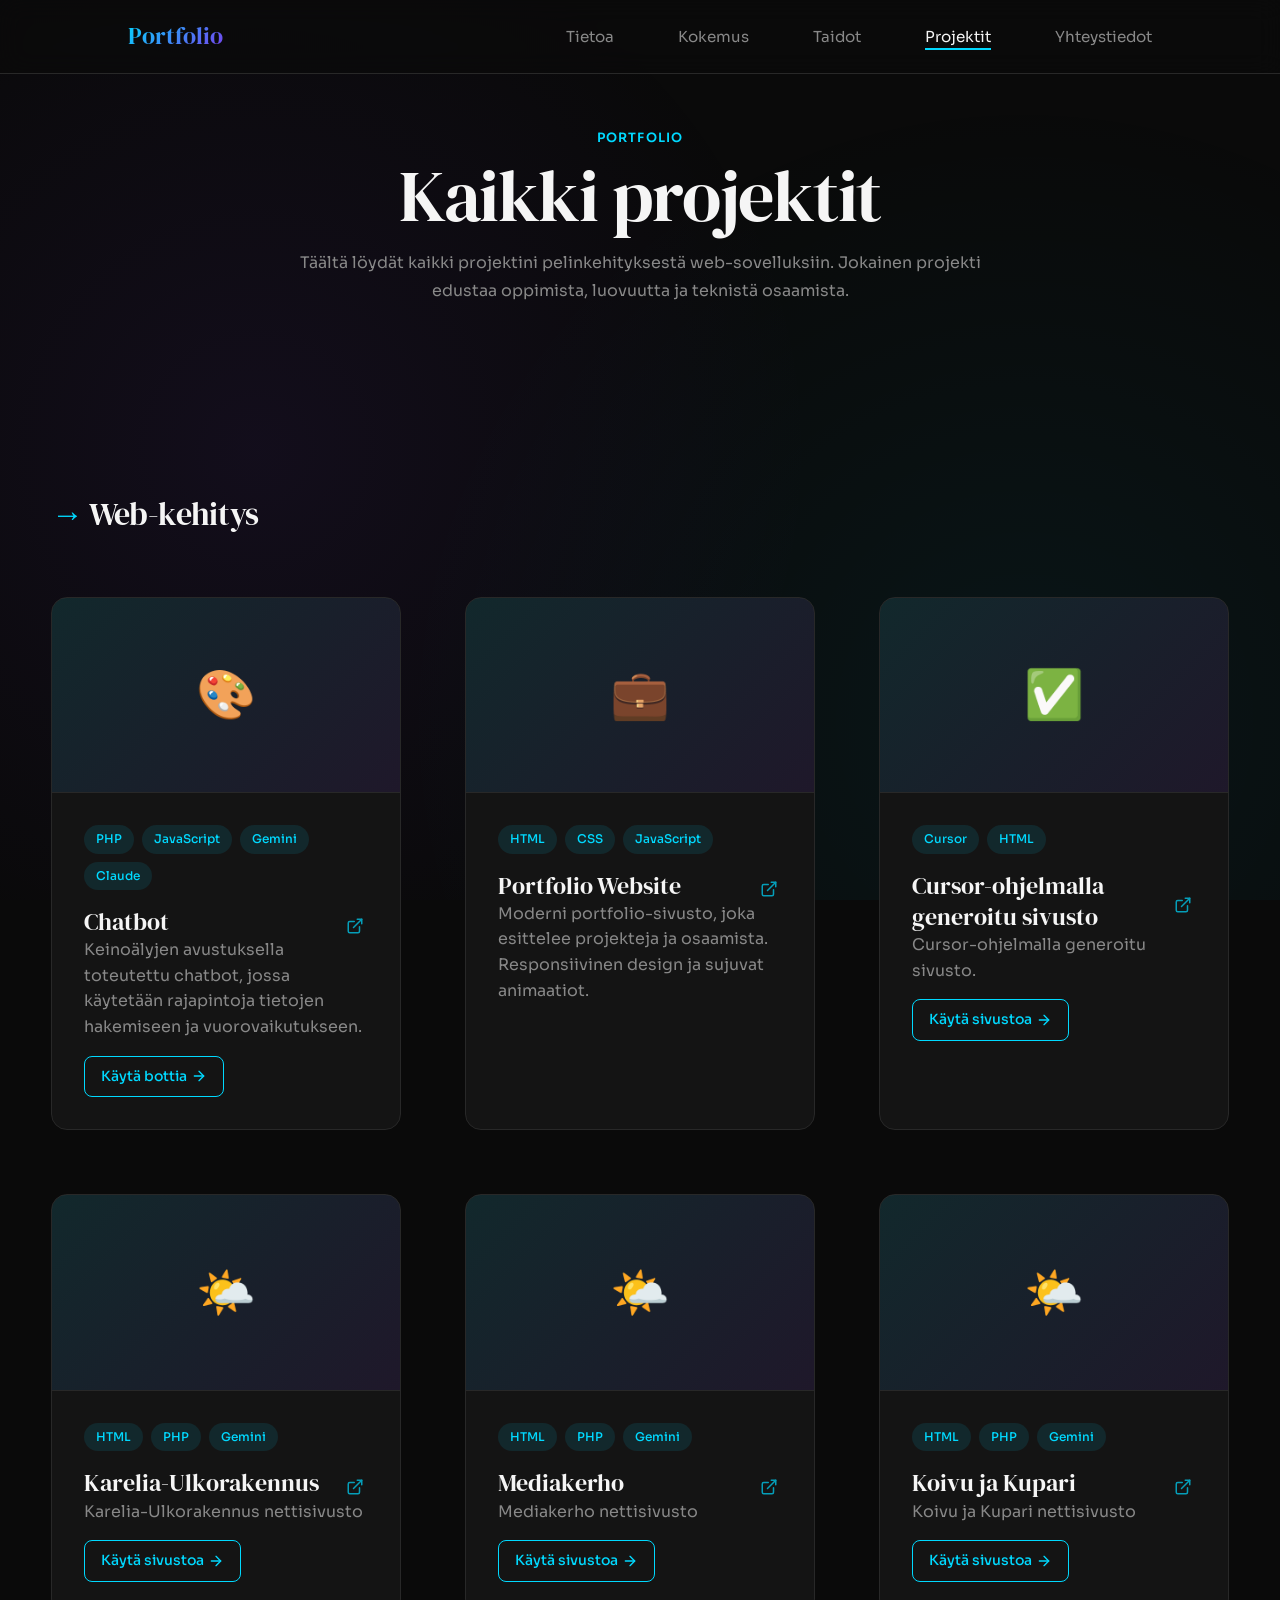
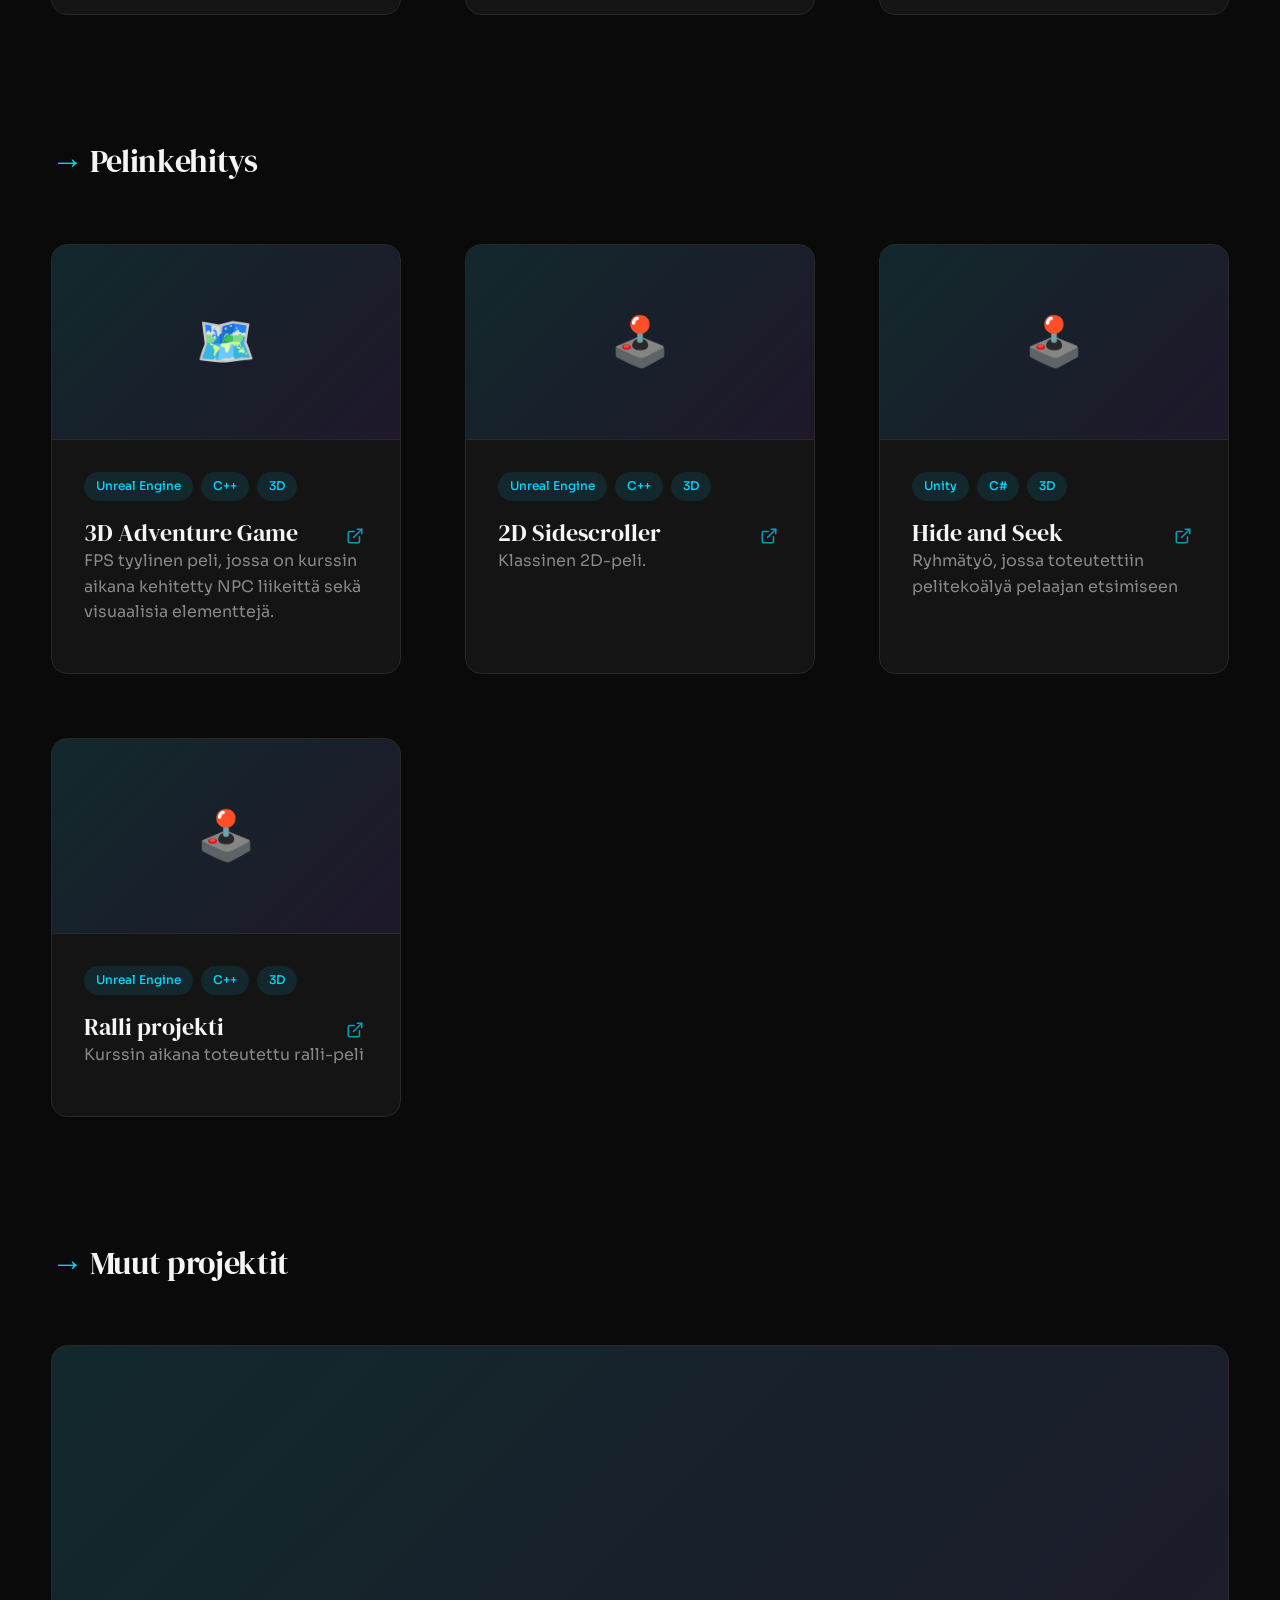
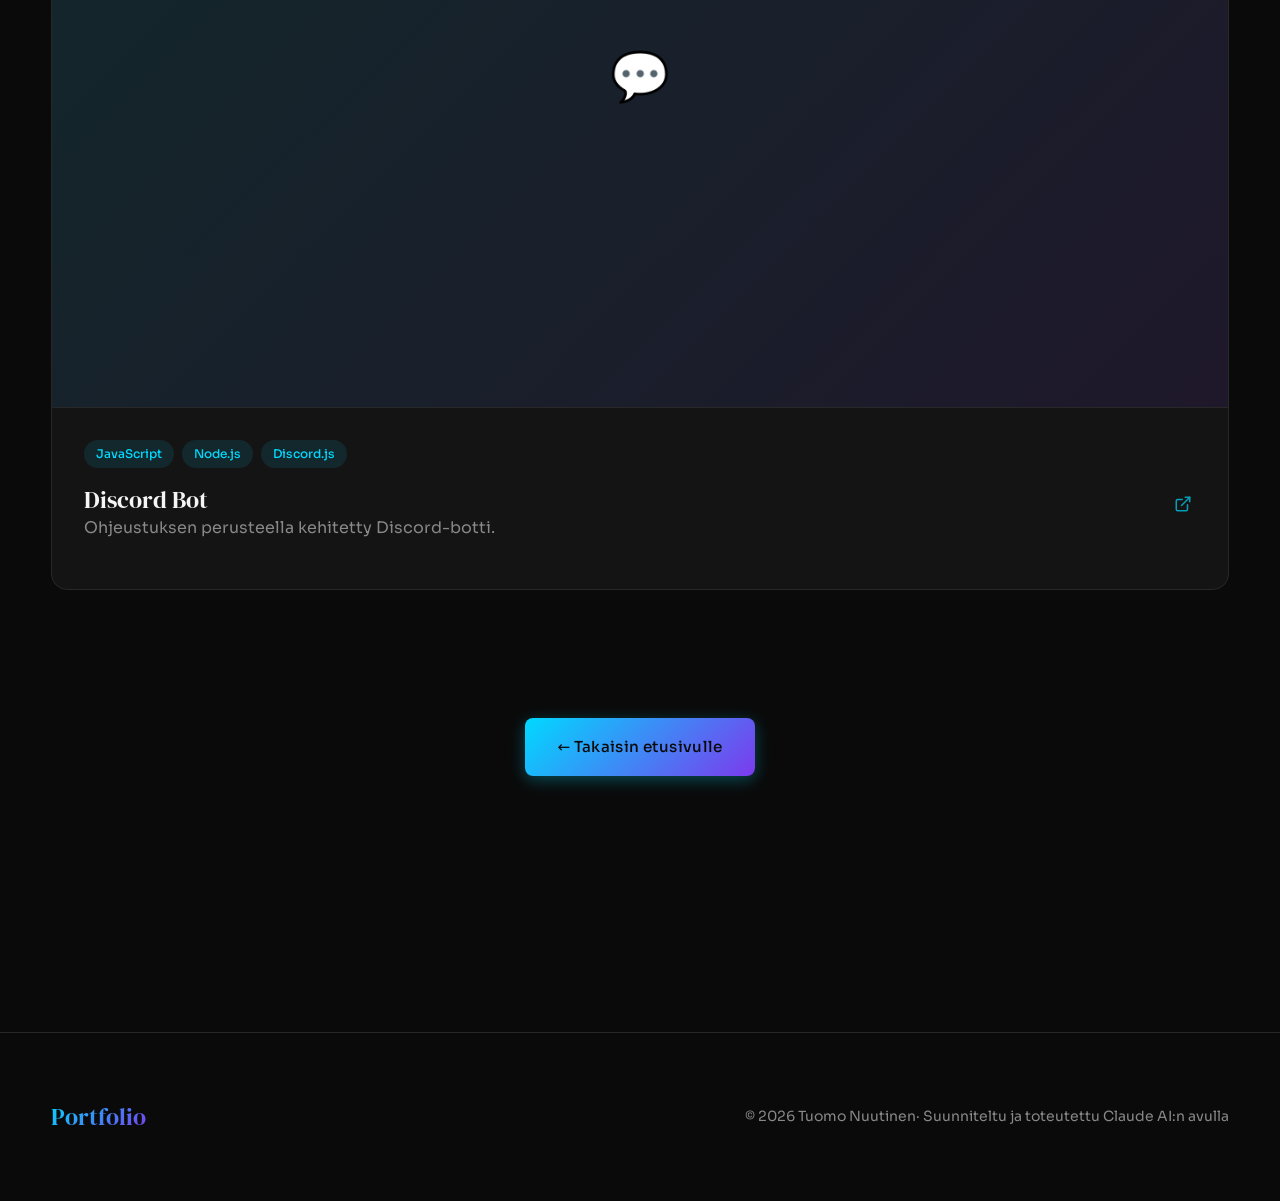
==== commit b17d2609: "Add files via upload" ====
--- a/projects.html
+++ b/projects.html
@@ -67,7 +67,7 @@
             
             <!-- Chatbot -->
             <div class="project-card">
-              <a href="https://github.com/Tunem/chatbot" target="_blank">
+              <a href="https://github.com/Tunem/chatbot" target="_blank" rel="noopener noreferrer">
               <div class="project-card__image">
                 🎨
               </div>
@@ -119,7 +119,7 @@
 
             <!-- Cursor ohjelmalla generoitus sivusto -->
             <div class="project-card">
-              <a href="https://github.com/Tunem/cursor-kevat" target="_blank" class="project-card__link">
+              <a href="https://github.com/Tunem/cursor-kevat" target="_blank" class="project-card__link" rel="noopener noreferrer">
               <div class="project-card__image">
                 ✅
               </div>
@@ -129,11 +129,11 @@
                   <span class="project-card__tag">HTML</span>
                 </div>
                   <h3 class="project-card__title">
-                    Cursor ohjelmalla generoitus sivusto
-                    <svg class="project-card__link-icon" width="18" height="18" viewBox="0 0 24 24" fill="none" stroke="currentColor" stroke-width="2" stroke-linecap="round" stroke-linejoin="round"><path d="M18 13v6a2 2 0 0 1-2 2H5a2 2 0 0 1-2-2V8a2 2 0 0 1 2-2h6"></path><polyline points="15 3 21 3 21 9"></polyline><line x1="10" y1="14" x2="21" y2="3"></line></svg>
-                  </h3>
-                <p class="project-card__description">
-                  Cursor ohjelmalla generoitu sivusto.
+                    Cursor-ohjelmalla generoitu sivusto
+                    <svg class="project-card__link-icon" width="18" height="18" viewBox="0 0 24 24" fill="none" stroke="currentColor" stroke-width="2" stroke-linecap="round" stroke-linejoin="round"><path d="M18 13v6a2 2 0 0 1-2 2H5a2 2 0 0 1-2-2V8a2 2 0 0 1 2-2h6"></path><polyline points="15 3 21 3 21 9"></polyline><line x1="10" y1="14" x2="21" y2="3"></line></svg>
+                  </h3>
+                <p class="project-card__description">
+                  Cursor-ohjelmalla generoitu sivusto.
                 </p>
                 <a href="https://tunem.github.io/cursor-kevat/" target="_blank" class="project-card__demo-link">
                   Käytä sivustoa
@@ -148,7 +148,7 @@
 
             <!-- Karelia-Ulkorakennus -->
             <div class="project-card">
-              <a href="https://github.com/Tunem/karelia-ulkorakennus" target="_blank" class="project-card__link">
+              <a href="https://github.com/Tunem/karelia-ulkorakennus" target="_blank" class="project-card__link" rel="noopener noreferrer">
               <div class="project-card__image">
                 🌤️
               </div>
@@ -179,7 +179,7 @@
 
             <!-- Mediakerho -->
             <div class="project-card">
-              <a href="https://github.com/Tunem/mediakerho" target="_blank" class="project-card__link">
+              <a href="https://github.com/Tunem/mediakerho" target="_blank" class="project-card__link" rel="noopener noreferrer">
               <div class="project-card__image">
                 🌤️
               </div>
@@ -209,7 +209,7 @@
 
             <!-- Koivu ja Kupari -->
             <div class="project-card">
-              <a href="https://github.com/Tunem/koivu-ja-kupari" target="_blank" class="project-card__link">
+              <a href="https://github.com/Tunem/koivu-ja-kupari" target="_blank" class="project-card__link" rel="noopener noreferrer">
               <div class="project-card__image">
                 🌤️
               </div>
@@ -249,7 +249,7 @@
 
             <!-- Unreal Engine Game -->
             <div class="project-card">
-              <a href="https://github.com/Tunem/KehittynytPelienTekoaly" target="_blank" class="project-card__link">
+              <a href="https://github.com/Tunem/KehittynytPelienTekoaly" target="_blank" class="project-card__link" rel="noopener noreferrer">
               <div class="project-card__image">
                 🗺️
               </div>
@@ -272,7 +272,7 @@
 
             <!-- 2D Sidescroller -->
             <div class="project-card">
-              <a href="https://github.com/Tunem/pelikehitys" target="_blank" class="project-card__link">
+              <a href="https://github.com/Tunem/pelikehitys" target="_blank" class="project-card__link" rel="noopener noreferrer">
               <div class="project-card__image">
                 🕹️
               </div>
@@ -287,7 +287,7 @@
                     <svg class="project-card__link-icon" width="18" height="18" viewBox="0 0 24 24" fill="none" stroke="currentColor" stroke-width="2" stroke-linecap="round" stroke-linejoin="round"><path d="M18 13v6a2 2 0 0 1-2 2H5a2 2 0 0 1-2-2V8a2 2 0 0 1 2-2h6"></path><polyline points="15 3 21 3 21 9"></polyline><line x1="10" y1="14" x2="21" y2="3"></line></svg>
                   </h3>
                 <p class="project-card__description">
-                  Klassinen 2D-sivusuunnittelu-peli.
+                  Klassinen 2D-peli.
                 </p>
               </div>
               </a>
@@ -295,7 +295,7 @@
 
             <!-- Hide and Seek -->
             <div class="project-card">
-              <a href="https://github.com/Tunem/Unity-AI-Game" target="_blank" class="project-card__link">
+              <a href="https://github.com/Tunem/Unity-AI-Game" target="_blank" class="project-card__link" rel="noopener noreferrer">
               <div class="project-card__image">
                 🕹️
               </div>
@@ -318,7 +318,7 @@
 
             <!-- Ralli projekti -->
             <div class="project-card">
-              <a href="https://github.com/Tunem/unity-kilpa-ajo" target="_blank" class="project-card__link">
+              <a href="https://github.com/Tunem/unity-kilpa-ajo" target="_blank" class="project-card__link" rel="noopener noreferrer">
               <div class="project-card__image">
                 🕹️
               </div>
@@ -351,7 +351,7 @@
 
             <!-- Discord Bot -->
             <div class="project-card">
-              <a href="https://github.com/Tunem/maid-bot" target="_blank" class="project-card__link">
+              <a href="https://github.com/Tunem/maid-bot" target="_blank" class="project-card__link" rel="noopener noreferrer">
               <div class="project-card__image">
                 💬
               </div>
@@ -366,7 +366,7 @@
                     <svg class="project-card__link-icon" width="18" height="18" viewBox="0 0 24 24" fill="none" stroke="currentColor" stroke-width="2" stroke-linecap="round" stroke-linejoin="round"><path d="M18 13v6a2 2 0 0 1-2 2H5a2 2 0 0 1-2-2V8a2 2 0 0 1 2-2h6"></path><polyline points="15 3 21 3 21 9"></polyline><line x1="10" y1="14" x2="21" y2="3"></line></svg>
                   </h3>
                 <p class="project-card__description">
-                  Ohjeustuksen perusteella kehitetty Discord-botti, joka tarjoaa moderointityökaluja.
+                  Ohjeustuksen perusteella kehitetty Discord-botti.
                 </p>
               </div>
               </a>
@@ -390,7 +390,7 @@
     <div class="container">
       <div class="footer-content">
         <span class="nav__logo">Portfolio</span>
-        <small>© 2026 · Suunniteltu ja toteutettu Claude AI:n avulla</small>
+        <small>© 2026 Tuomo Nuutinen· Suunniteltu ja toteutettu Claude AI:n avulla</small>
       </div>
     </div>
   </footer>
